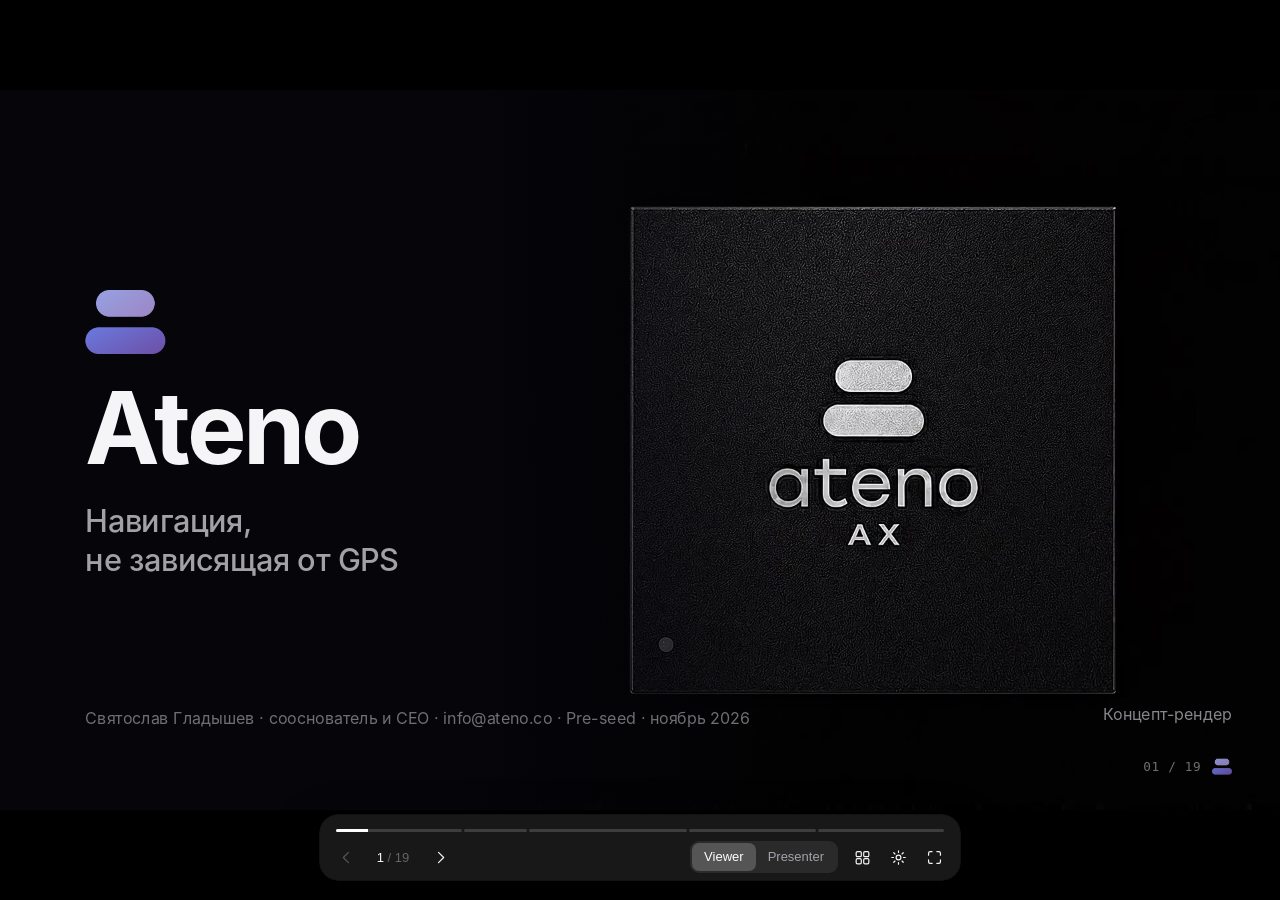
==== deck_ru/index.html @ abebcc02 "Ateno pitch deck with the CQTS viewer and website imagery EN and RU decks built from slides_en.py; v" ====
<!doctype html>
<html lang="ru">
<head>
<meta charset="utf-8">
<meta name="viewport" content="width=device-width,initial-scale=1">
<title>Ateno — питч-дек</title>
<meta name="description" content="Ateno: on-device 3D mapping chips for robots and drones. Pre-seed pitch deck.">
<meta name="theme-color" content="#000000">
<meta property="og:type" content="website">
<meta property="og:title" content="Ateno — Pitch Deck">
<meta property="og:description" content="On-device 3D mapping chips for robots and drones.">
<meta property="og:image" content="thumbs/cover.jpg">
<link rel="icon" type="image/png" href="assets/favicon.png">
<link rel="apple-touch-icon" href="assets/apple-touch-icon.png">
<link rel="stylesheet" href="fonts/inter.css">
<style>
/* ---------- page ---------- */
*{box-sizing:border-box}
:root{
  --ui:-apple-system,BlinkMacSystemFont,"SF Pro Text","Segoe UI",Roboto,"Helvetica Neue",Arial,sans-serif;
  --ease:cubic-bezier(.32,.72,0,1);
  --ink:#f5f5f7;--ink-2:rgba(235,235,245,.62);--ink-3:rgba(235,235,245,.36);
  --tint:#0a84ff;
}
html,body{margin:0;height:100%;overflow:hidden;font-family:var(--ui);-webkit-font-smoothing:antialiased;
  background:#000;}
body.idle{cursor:none}
#stage{position:fixed;inset:0;overflow:hidden}
#deck{position:absolute;left:50%;top:50%;width:1920px;height:1080px;transform-origin:center center;background:#000;overflow:hidden;border-radius:14px;
  opacity:0;transition:opacity .7s ease}
body.ready #deck{opacity:1}
:fullscreen #deck{border-radius:0;box-shadow:none}
body.full #deck{border-radius:0;box-shadow:none}

/* ---------- slide content defaults (matches the slide format) ---------- */
.slide{position:absolute;left:0;top:0;width:1920px;height:1080px;overflow:hidden;visibility:hidden;opacity:0;
  transition:opacity .45s ease,transform .62s var(--ease),visibility 0s linear .62s}
.slide.active{visibility:visible;opacity:1;transition:opacity .45s ease,transform .62s var(--ease),visibility 0s}
.slide p,.slide h1,.slide h2,.slide h3,.slide ul,.slide ol{margin:0}
.slide h1{font-size:96px;font-weight:600;line-height:1.1}
.slide h2{font-size:64px;font-weight:600;line-height:1.15}
.slide h3{font-size:44px;font-weight:600;line-height:1.2}
.slide p{font-size:32px;line-height:1.4}
.slide img{display:block}
.slide table{border-collapse:collapse;width:100%}
.slide th,.slide td{padding:.35em .6em;text-align:left;border-bottom:1px solid #DADCE0;vertical-align:top}
.slide aside{display:none}
.slide .embed{background:#fff;pointer-events:none}

/* ---------- surfaces ---------- */
.glass{background:rgba(30,30,32,.8);-webkit-backdrop-filter:saturate(180%) blur(30px);backdrop-filter:saturate(180%) blur(30px);
  box-shadow:0 0 0 .5px rgba(255,255,255,.14),0 16px 48px rgba(0,0,0,.45);color:var(--ink)}
button{font-family:inherit}

/* ---------- control bar ---------- */
#bar{position:fixed;left:50%;bottom:20px;width:min(640px,calc(100vw - 24px));transform:translateX(-50%);padding:9px 8px 6px;border-radius:18px;z-index:10;
  transition:opacity .34s ease,transform .5s var(--ease);font-size:13px;user-select:none;-webkit-user-select:none}
body.idle #bar{opacity:0;transform:translate(-50%,10px);pointer-events:none}
#row{display:flex;align-items:center;gap:0;margin-top:4px}
#bar button{all:unset;box-sizing:border-box;position:relative;width:36px;height:34px;display:grid;place-items:center;border-radius:9px;cursor:pointer;color:var(--ink);
  transition:background .16s,opacity .16s;-webkit-tap-highlight-color:transparent}
#bar button svg{width:19px;height:19px;fill:none;stroke:currentColor;stroke-width:1.5;stroke-linecap:round;stroke-linejoin:round}
#bar button:hover{background:rgba(255,255,255,.1)}
#bar button:focus-visible{outline:2px solid var(--tint);outline-offset:1px}
#bar button:disabled{opacity:.28;cursor:default;background:none}
#count{min-width:58px;text-align:center;font-variant-numeric:tabular-nums;color:var(--ink);font-weight:500;white-space:nowrap}
#count i{font-style:normal;color:var(--ink-3);font-weight:400}

/* Viewer | Presenter */
#bstat{display:flex;gap:12px;align-items:center;flex:1;min-width:0;padding:0 10px;overflow:hidden}
#bstat .st{color:var(--ink-2);font-size:12.5px}
#seg{display:flex;flex:none;padding:2px;margin:0 6px 0 auto;border-radius:9px;background:rgba(255,255,255,.08)}
#bar #seg button{width:auto;height:28px;padding:0 12px;border-radius:7px;font-size:13px;font-weight:500;color:var(--ink-2);display:block;line-height:28px}
#bar #seg button:hover{background:none;color:var(--ink)}
#bar #seg button.on{background:rgba(255,255,255,.2);color:#fff}

/* timeline */
#scrub{display:flex;gap:2px;height:12px;align-items:center;cursor:pointer;padding:0 8px;touch-action:none}
.ch{position:relative;height:3px;flex:var(--n) 1 0;border-radius:3px;background:rgba(255,255,255,.16);overflow:hidden;transition:height .18s var(--ease)}
.ch b{position:absolute;inset:0 auto 0 0;width:0;background:#fff;transition:width .35s var(--ease)}
#scrub:hover .ch{height:6px}
#peek{position:fixed;width:240px;padding:5px;border-radius:14px;z-index:11;opacity:0;pointer-events:none;transform:translateY(4px);transition:opacity .14s,transform .22s var(--ease);font-size:12px}
#peek.on{opacity:1;transform:none}
#peek img{display:block;width:100%;aspect-ratio:16/9;border-radius:10px;background:#fff}
#peek div{padding:6px 6px 3px;color:var(--ink);font-weight:500;white-space:nowrap;overflow:hidden;text-overflow:ellipsis}
#peek span{color:var(--ink-3);font-variant-numeric:tabular-nums;margin-right:6px}

/* notes in Viewer */
#notes{position:fixed;left:50%;bottom:112px;transform:translate(-50%,8px);width:min(640px,calc(100vw - 24px));max-height:34vh;overflow:auto;border-radius:18px;padding:16px 20px;
  font-size:16px;line-height:1.5;opacity:0;visibility:hidden;transition:opacity .2s,transform .4s var(--ease),visibility 0s linear .2s,bottom .5s var(--ease);z-index:9}
body.show-notes #notes{opacity:1;visibility:visible;transform:translateX(-50%);transition:opacity .2s,transform .4s var(--ease),visibility 0s,bottom .5s var(--ease)}
body.idle #notes{bottom:20px}

/* all slides */
#grid{position:fixed;inset:0;overflow:auto;z-index:20;padding:clamp(20px,4vw,56px);background:rgba(0,0,0,.92);-webkit-backdrop-filter:blur(30px);backdrop-filter:blur(30px);
  opacity:0;visibility:hidden;transition:opacity .24s ease,visibility 0s linear .24s;color:var(--ink)}
body.show-grid #grid{opacity:1;visibility:visible;transition:opacity .24s ease,visibility 0s}
#gridin{max-width:1480px;margin:0 auto}
#grid h2{margin:36px 0 14px;font-size:13px;font-weight:500;color:var(--ink-3)}
#grid h2:first-child{margin-top:0}
.tiles{display:grid;grid-template-columns:repeat(auto-fill,minmax(236px,1fr));gap:24px 20px}
#grid a{display:block;color:var(--ink);text-decoration:none;font-size:13px;outline:none;-webkit-tap-highlight-color:transparent}
#grid a img{width:100%;aspect-ratio:16/9;border-radius:9px;display:block;background:#fff;transition:transform .3s var(--ease)}
#grid a:hover img{transform:scale(1.015)}
#grid a.cur img{box-shadow:0 0 0 2px #000,0 0 0 3.5px rgba(255,255,255,.5)}
#grid a.sel img,#grid a:focus-visible img{box-shadow:0 0 0 2px #000,0 0 0 4px var(--tint)}
#grid a span{display:flex;gap:7px;margin-top:8px;line-height:1.3;color:var(--ink-2)}
#grid a span b{font-weight:400;color:var(--ink-3);font-variant-numeric:tabular-nums}

/* sheets */
.scrim{position:fixed;inset:0;z-index:40;display:grid;place-items:center;padding:16px;background:rgba(0,0,0,.45);opacity:0;visibility:hidden;transition:opacity .22s,visibility 0s linear .22s}
body.show-start #start,body.show-remote #remote,body.show-help #help{opacity:1;visibility:visible;transition:opacity .22s,visibility 0s}
.sheet{width:min(440px,100%);max-height:calc(100vh - 32px);overflow:auto;padding:20px;border-radius:22px;background:#1c1c1e;box-shadow:0 0 0 .5px rgba(255,255,255,.1),0 24px 70px rgba(0,0,0,.6);color:var(--ink);transform:scale(.97);transition:transform .4s var(--ease)}
body.show-start #start .sheet,body.show-remote #remote .sheet,body.show-help #help .sheet{transform:none}
.sheethead{display:flex;align-items:center;justify-content:space-between;margin-bottom:14px}
.sheet h2{margin:0;font-size:17px;font-weight:600;letter-spacing:-.01em}
.link{all:unset;cursor:pointer;font-size:15px;font-weight:400;color:var(--tint)}
.link:focus-visible{outline:2px solid var(--tint);outline-offset:2px}
.quiet{color:var(--ink-2);font-size:13px}
#dstatus{margin:0 0 12px;font-size:13px;line-height:1.45;color:var(--ink-2)}
#dstatus:empty{display:none}

/* grouped list, as in System Settings */
.group{border-radius:11px;background:#2c2c2e;overflow:hidden;margin-bottom:14px}
.group[hidden]{display:none}
.rowi>span:first-child{flex:none;max-width:100%}
#picker .rowi>span:first-child{flex:1}
.rowi{all:unset;box-sizing:border-box;display:flex;align-items:center;justify-content:space-between;gap:14px;width:100%;min-height:42px;padding:8px 13px;font-size:14px;color:var(--ink)}
.rowi[hidden]{display:none}
.rowi+.rowi{box-shadow:inset 0 .5px 0 rgba(255,255,255,.1)}
button.rowi{cursor:pointer}
button.rowi:hover{background:rgba(255,255,255,.05)}
button.rowi:focus-visible{outline:2px solid var(--tint);outline-offset:-2px}
.val{color:var(--ink-2);display:flex;align-items:center;gap:7px;min-width:0;text-align:right;overflow-wrap:anywhere;line-height:1.3}
.chev::after{content:"›";margin-left:2px;color:var(--ink-3);font-size:17px;line-height:1}
.val.ok{color:var(--ink)}
.val.ok::before{content:"";width:7px;height:7px;border-radius:50%;background:#30d158}
.grouplabel{margin:0 0 6px 13px;font-size:12px;color:var(--ink-3)}
.grouplabel[hidden]{display:none}
#picker:empty{display:none}
#picker .rowi span:first-child{min-width:0;overflow-wrap:anywhere;line-height:1.3}
#picker .rowi::after{content:"";flex:none;width:16px;height:16px;background:no-repeat center/contain}
#picker .rowi.on::after{background-image:url("data:image/svg+xml,%3Csvg xmlns='http://www.w3.org/2000/svg' viewBox='0 0 16 16'%3E%3Cpath d='m3 8.500 3.300 3.300L13 4.500' fill='none' stroke='%230a84ff' stroke-width='2' stroke-linecap='round' stroke-linejoin='round'/%3E%3C/svg%3E")}
#sfull{all:unset;flex:none;position:relative;width:40px;height:24px;border-radius:12px;cursor:pointer;background:rgba(255,255,255,.18);transition:background .2s}
#sfull::after{content:"";position:absolute;left:2px;top:2px;width:20px;height:20px;border-radius:50%;background:#fff;box-shadow:0 1px 2px rgba(0,0,0,.35);transition:transform .26s var(--ease)}
#sfull[aria-checked=true]{background:#30d158}
#sfull[aria-checked=true]::after{transform:translateX(16px)}
#sfull:focus-visible{outline:2px solid var(--tint);outline-offset:2px}
.mini{display:flex;gap:6px}
.mini button{all:unset;cursor:pointer;min-width:30px;padding:4px 10px;border-radius:7px;text-align:center;font-size:13px;color:var(--ink);background:rgba(255,255,255,.1)}
.mini button:hover{background:rgba(255,255,255,.17)}
.mini button:focus-visible{outline:2px solid var(--tint)}
#modes{display:grid;grid-template-columns:1fr 1fr;gap:8px}
#modes[hidden]{display:none}
.btn{all:unset;box-sizing:border-box;cursor:pointer;display:block;text-align:center;padding:10px;border-radius:10px;font-size:14px;font-weight:500;color:var(--ink);background:rgba(255,255,255,.1);transition:background .16s}
.btn:hover{background:rgba(255,255,255,.16)}
.btn.primary{background:#f5f5f7;color:#000}
.btn.primary:hover{background:#fff}
.btn:focus-visible{outline:2px solid var(--tint);outline-offset:2px}
.btn[hidden]{display:none}
#clkrow .val{margin-left:auto}
#clkfind[hidden]{display:none}
#mreset{display:block;margin:14px auto 0;font-size:13px;color:var(--ink-3)}
#mreset:hover{color:var(--ink-2)}

/* remote */
#remote .sheet{width:min(340px,100%);text-align:center}
#remote .sheethead{justify-content:flex-end;margin-bottom:0}
#rqrwrap{position:relative;width:196px;margin:0 auto 18px}
#rqr{background:#fff;padding:12px;border-radius:14px;aspect-ratio:1;display:grid;place-items:center;color:#202124;font-size:13px}
#rqr svg{width:100%;height:100%;display:block}
#remote h2{font-size:19px}
#rhint{margin:5px 0 14px;font-size:13px;line-height:1.4;color:var(--ink-2)}
#rdevs{text-align:left}
#rdevs:empty{display:none}
#rstatus{display:none}
#rfoot{display:flex;justify-content:center;gap:18px;font-size:13px}
#rfoot button{all:unset;cursor:pointer;color:var(--ink-3)}
#rfoot button:hover{color:var(--ink-2)}
#rfoot button:focus-visible{outline:2px solid var(--tint);outline-offset:2px}
#rok{position:absolute;inset:0;display:grid;place-items:center;border-radius:14px;background:rgba(255,255,255,.96);opacity:0;pointer-events:none}
#rok svg{width:64px;height:64px;fill:#30d158}
#rok path{fill:none;stroke:#fff;stroke-width:4.5;stroke-linecap:round;stroke-linejoin:round;stroke-dasharray:40;stroke-dashoffset:40}
#rok.on{animation:rokfade 2.2s ease both}
#rok.on svg{animation:rokpop .5s cubic-bezier(.34,1.4,.64,1) both}
#rok.on path{animation:rokdraw .36s .2s ease forwards}
@keyframes rokfade{0%{opacity:0}8%,80%{opacity:1}100%{opacity:0}}
@keyframes rokpop{from{transform:scale(.5)}to{transform:none}}
@keyframes rokdraw{to{stroke-dashoffset:0}}

/* shortcuts */
#help .sheet{width:min(400px,100%)}
#help dl{display:grid;grid-template-columns:1fr auto;gap:9px 20px;margin:0;font-size:13.5px;align-items:center;color:var(--ink-2)}
#help dd{margin:0;text-align:right;white-space:nowrap}
kbd{display:inline-block;min-width:22px;padding:2px 6px;margin-left:3px;border-radius:5px;background:rgba(255,255,255,.1);font:500 12px var(--ui);text-align:center;color:var(--ink)}
#jump{position:fixed;left:50%;top:18px;transform:translate(-50%,-6px);padding:8px 15px;border-radius:999px;font-size:13px;font-weight:500;font-variant-numeric:tabular-nums;z-index:45;opacity:0;pointer-events:none;transition:opacity .18s,transform .36s var(--ease)}
#jump.on{opacity:1;transform:translate(-50%,0)}
#jump i{font-style:normal;color:var(--ink-2);font-weight:400;margin-right:6px}
#black{position:fixed;inset:0;background:#000;z-index:15;opacity:0;pointer-events:none;transition:opacity .4s ease}
body.black #black{opacity:1;pointer-events:auto}

/* laser pointer, placed in slide coordinates */
#laser{position:absolute;left:-17px;top:-17px;width:34px;height:34px;border-radius:50%;z-index:50;pointer-events:none;opacity:0;transition:opacity .14s;will-change:transform;
  background:radial-gradient(circle,#fff 0,#ff3b30 26%,rgba(255,59,48,.7) 42%,rgba(255,59,48,0) 72%)}
#laser.on{opacity:1}

/* the slides window */
body.audience,body.audience #stage{cursor:none;background:#000}
body.audience #bar,body.audience #notes,body.audience #jump,body.audience #peek{display:none}

/* ---------- presenter view ---------- */
#phead,#pv,#pnotes{display:none}
body.presenter{cursor:auto}
body.presenter .slide,body.presenter .slide.active{transition:none!important}
body.presenter #stage{right:40%;top:68px;bottom:92px}
body.presenter #deck{border-radius:10px}
body.presenter #bar{left:30%;bottom:18px;background:none;-webkit-backdrop-filter:none;backdrop-filter:none;box-shadow:none}
body.presenter #notes,body.presenter #bstat{display:none}
body.presenter #bar{width:min(520px,calc(60vw - 32px))}
body.presenter #seg{margin:0 auto}
body.presenter #phead{display:flex;position:fixed;left:0;right:0;top:0;height:68px;align-items:center;gap:22px;padding:0 28px 0 32px;color:var(--ink)}
#timer{all:unset;cursor:pointer;font-size:32px;font-weight:300;letter-spacing:-.01em;font-variant-numeric:tabular-nums}
#timer.paused{color:var(--ink-3)}
#clock{font-size:15px;color:var(--ink-3);font-variant-numeric:tabular-nums}
#rehearse{flex:1;min-width:0;font-size:13px;line-height:1.3;color:var(--ink-3);overflow-wrap:anywhere}
#pfs{all:unset;flex:none;cursor:pointer;padding:6px 12px;border-radius:8px;font-size:13px;font-weight:500;color:#000;background:#f5f5f7}
#pfs[hidden]{display:none}
#pfs:focus-visible{outline:2px solid var(--tint);outline-offset:2px}
#pstat{display:flex;align-items:center;gap:16px;flex:none}
#pdevs,#pclk{all:unset;cursor:pointer;display:inline-flex;align-items:center;gap:16px;font-size:14px;color:var(--ink-2);white-space:nowrap}
#pclk{gap:8px}
#pdevs:focus-visible,#pclk:focus-visible{outline:2px solid var(--tint);outline-offset:3px}
#pdevs .st,#pclk{font-size:14px;color:var(--ink-2)}
#pdevs .st{gap:8px}
#pclk i,#pdevs i{width:8px;height:8px}
#pdevs .st.on,#pclk.on{color:var(--ink)}
#pclk i{border-radius:50%;box-shadow:inset 0 0 0 1.2px var(--ink-3)}
#pclk.on i{background:#30d158;box-shadow:none}
#pdevs .st i{box-shadow:inset 0 0 0 1.2px var(--ink-3);background:none}
#pdevs .st.on i{background:#30d158;box-shadow:none}
#pclk.ping i{animation:stping .6s var(--ease)}
.st{display:inline-flex;align-items:center;gap:6px;font-size:13px;color:var(--ink-3);white-space:nowrap}
.st i{width:6px;height:6px;border-radius:50%;background:rgba(255,255,255,.2)}
.st.on{color:var(--ink-2)}
.st.on i{background:#30d158}
.st.off i{background:rgba(255,255,255,.2)}
.st.ping i{animation:stping .6s var(--ease)}
@keyframes stping{0%{transform:scale(1)}40%{transform:scale(2.2)}100%{transform:scale(1)}}
#pgear{all:unset;cursor:pointer;display:grid;place-items:center;width:32px;height:32px;border-radius:8px;color:var(--ink-2)}
#pgear:hover{background:rgba(255,255,255,.1);color:var(--ink)}
#pgear:focus-visible{outline:2px solid var(--tint)}
#pgear svg{width:19px;height:19px;fill:none;stroke:currentColor;stroke-width:1.5;stroke-linecap:round;stroke-linejoin:round}
body.presenter #pv{display:block;position:fixed;right:0;top:68px;width:40%;padding:16px 32px 0 12px;color:var(--ink)}
#pv .lab{font-size:13px;color:var(--ink-3);margin-bottom:8px}
#nextwrap{position:relative;width:100%;aspect-ratio:16/9;border-radius:8px;overflow:hidden;background:#fff;display:grid;place-items:center;color:var(--ink-3);font-size:14px}
#nextwrap .slide{visibility:visible;opacity:1;transition:none;transform-origin:0 0;pointer-events:none}
#nextwrap.end{background:rgba(255,255,255,.05)}
body.presenter #pnotes{display:block;position:fixed;right:0;bottom:0;width:40%;top:calc(68px + 16px + 26px + (40vw - 44px) * .5625 + 20px);overflow:auto;padding:0 32px 24px 12px;font-size:var(--notes,22px);line-height:1.45;letter-spacing:-.006em;color:var(--ink)}

/* ---------- small screens ---------- */
@media (max-width:720px){
  #seg,#bstat,#bar #bpres{display:none}
  #row{justify-content:space-between}
  #count{flex:1}
  #deck{border-radius:8px}
  #bar{bottom:calc(10px + env(safe-area-inset-bottom))}
  .tiles{grid-template-columns:repeat(auto-fill,minmax(150px,1fr));gap:18px 14px}
}
@media (hover:none){#scrub:hover .ch{height:3px}#peek{display:none}}

/* print: one slide per page */
@page{size:1920px 1080px;margin:0}
@media print{
  html,body{overflow:visible;background:#fff}
  #bar,#notes,#grid,#phead,#pv,#pnotes,#help,#jump,#black,#peek,#start,#seg,#remote,#laser{display:none!important}
  #stage{position:static}
  #deck{position:static;transform:none!important;box-shadow:none;width:auto;height:auto;overflow:visible;border-radius:0;opacity:1}
  .slide{position:relative;visibility:visible;opacity:1!important;transform:none!important;page-break-after:always;break-after:page}
  .slide [data-build-in]{opacity:1!important;transform:none!important}
}
@media (prefers-reduced-motion:reduce){.slide,.slide.active,#bar,#notes,#help,#gridin{transition:none}}
/* ---------- Ateno additions: animated bars ---------- */
.slide .grow{transition:width 1.3s cubic-bezier(.2,.8,.2,1) .5s}
.slide:not(.active) .grow{width:0!important}
.slide .shrink{transition:width 1.6s cubic-bezier(.2,.8,.2,1) .6s}
.slide:not(.active) .shrink{width:1200px!important}
.slide .growh{transition:height 1.3s cubic-bezier(.2,.8,.2,1) .5s}
.slide:not(.active) .growh{height:0!important}
#nextwrap .grow,#nextwrap .shrink,#nextwrap .growh{transition:none}
@media print{.slide .grow,.slide .shrink,.slide .growh{transition:none}}

/* ---------- Ateno element system (blueprint) ---------- */
.slide h1,.slide h2,.slide h3,.slide p[style*="font-weight:700"],.slide p[style*="font-weight:800"]{font-family:'Space Grotesk','Inter',sans-serif}
.slide h2{letter-spacing:-2px!important}
.slide .card{background-color:#ffffff!important;border:1px solid rgba(29,29,31,.13)!important;border-radius:4px!important;position:relative;
  background-image:linear-gradient(#6d4fe0,#6d4fe0),linear-gradient(#6d4fe0,#6d4fe0),linear-gradient(#6d4fe0,#6d4fe0),linear-gradient(#6d4fe0,#6d4fe0),
  linear-gradient(#6d4fe0,#6d4fe0),linear-gradient(#6d4fe0,#6d4fe0),linear-gradient(#6d4fe0,#6d4fe0),linear-gradient(#6d4fe0,#6d4fe0)!important;
  background-repeat:no-repeat!important;
  background-size:18px 2px,2px 18px,18px 2px,2px 18px,18px 2px,2px 18px,18px 2px,2px 18px!important;
  background-position:0 0,0 0,100% 0,100% 0,0 100%,0 100%,100% 100%,100% 100%!important}
.slide .card.hi{background-color:#f6f3ff!important;border-color:rgba(109,79,224,.45)!important}
.slide.dk .card{background-color:rgba(255,255,255,.03)!important;border-color:rgba(255,255,255,.16)!important}
.slide .tag{font-family:'JetBrains Mono',ui-monospace,monospace;font-size:18px;letter-spacing:2px;color:#a1a1a6;position:absolute;right:28px;top:24px}
.slide .ibox{width:76px;height:76px;flex:none;border:1px solid rgba(29,29,31,.16);border-radius:4px;display:flex;align-items:center;justify-content:center}
.slide.dk .ibox{border-color:rgba(255,255,255,.2)}
</style>
</head>
<body>
<div id="stage"><div id="deck">
<section class="slide dk" id="cover" data-transition="fade" data-section="Проблема" style="background:#05050a;color:#f5f5f7;font-family:'Inter', -apple-system, Arial, sans-serif;">

<video src="assets/chip-reveal.mp4" poster="assets/chip-poster.jpg" muted loop playsinline autoplay style="position:absolute;left:700px;top:0;width:1220px;height:1080px;object-fit:cover"></video>
<div style="position:absolute;left:700px;top:0;width:560px;height:1080px;background:linear-gradient(90deg,#05050a,rgba(5,5,10,0))"></div>
<div style="position:absolute;left:128px;top:300px;width:700px;display:flex;flex-direction:column;gap:36px">
<img data-build-in="fade 1" src="assets/logo.png" alt="Ateno logo" style="width:120px;height:auto">
<h1 data-build-in="rise 2" style="font-size:150px;font-weight:700;letter-spacing:-5px;line-height:1">Ateno</h1>
<p data-build-in="rise 3" style="font-size:46px;line-height:1.25;color:#a1a1a6;font-weight:500;letter-spacing:-.6px">Навигация,<br>не зависящая от GPS</p>
</div>
<p style="position:absolute;left:128px;bottom:120px;font-size:24px;color:#6e6e73">Святослав Гладышев · сооснователь и CEO · info@ateno.co · Pre-seed · ноябрь 2026</p>
<p style="position:absolute;right:72px;top:920px;width:400px;font-size:24px;color:#86868b;text-align:right">Концепт-рендер</p>

<div style="position:absolute;right:72px;bottom:52px;display:flex;align-items:center;gap:16px"><p style="font-family:'JetBrains Mono', ui-monospace, monospace;font-size:19px;letter-spacing:1px;color:#6e6e73">01 / 19</p><img src="assets/logo.png" alt="Ateno" style="width:30px;height:auto;opacity:.9"></div>
<aside>Ateno делает специализированный чип, который позволяет автономным системам строить 3D-карты на борту и ориентироваться без GPS. Чип на экране — концепт-рендер, не кремний.</aside>
</section>
<section class="slide" id="problem" data-transition="push" style="background:#fbfbfd;color:#1d1d1f;font-family:'Inter', -apple-system, Arial, sans-serif;padding:128px;display:flex;flex-direction:column;justify-content:center;gap:64px">

<div style="display:flex;flex-direction:column;gap:28px"><div style="display:flex;align-items:center;gap:22px;width:100%"><p style="font-family:'JetBrains Mono', ui-monospace, monospace;font-size:21px;font-weight:500;color:#6d4fe0;letter-spacing:3px;text-transform:uppercase;white-space:nowrap"><span style="color:#86868b">02 /</span> Проблема</p><div style="flex:1;height:1px;background:rgba(134,134,139,.35)"></div></div><h2 style="font-size:84px;font-weight:700;letter-spacing:-2.7px;line-height:1.05;">Каждая автономная система спрашивает: <br><span style="color:#86868b">где я?</span></h2></div>
<div style="display:flex;gap:40px">
<div data-build-in="rise 1" style="flex:1;display:flex;flex-direction:column;gap:22px"><div style="position:relative;height:300px;border-radius:4px;overflow:hidden;background:#111"><img src="assets/place-bridge.webp" alt="" style="width:100%;height:300px;object-fit:cover;object-position:50% 40%"><p style="position:absolute;left:16px;top:16px;font-family:'JetBrains Mono', ui-monospace, monospace;font-size:15px;letter-spacing:2px;text-transform:uppercase;color:#fff;background:rgba(0,0,0,.5);padding:6px 12px;border-radius:3px">Иллюстрация</p></div><p class="tag" style="position:static">01</p><h3 style="font-size:40px;font-weight:700;letter-spacing:-1px;margin-top:-12px">Без GPS</h3><p style="font-size:27px;line-height:1.4;color:#6e6e73;margin-top:-8px">Сигнал слабый, отражённый или его нет совсем.</p></div>
<div data-build-in="rise 2" style="flex:1;display:flex;flex-direction:column;gap:22px"><div style="position:relative;height:300px;border-radius:4px;overflow:hidden;background:#111"><img src="assets/place-underground.webp" alt="" style="width:100%;height:300px;object-fit:cover;object-position:50% 50%"><p style="position:absolute;left:16px;top:16px;font-family:'JetBrains Mono', ui-monospace, monospace;font-size:15px;letter-spacing:2px;text-transform:uppercase;color:#fff;background:rgba(0,0,0,.5);padding:6px 12px;border-radius:3px">Иллюстрация</p></div><p class="tag" style="position:static">02</p><h3 style="font-size:40px;font-weight:700;letter-spacing:-1px;margin-top:-12px">Под землёй и в зданиях</h3><p style="font-size:27px;line-height:1.4;color:#6e6e73;margin-top:-8px">В тоннелях, шахтах и зданиях сигнала нет.</p></div>
<div data-build-in="rise 3" style="flex:1;display:flex;flex-direction:column;gap:22px"><div style="position:relative;height:300px;border-radius:4px;overflow:hidden;background:#111"><img src="assets/place-site.webp" alt="" style="width:100%;height:300px;object-fit:cover;object-position:50% 60%"><p style="position:absolute;left:16px;top:16px;font-family:'JetBrains Mono', ui-monospace, monospace;font-size:15px;letter-spacing:2px;text-transform:uppercase;color:#fff;background:rgba(0,0,0,.5);padding:6px 12px;border-radius:3px">Иллюстрация</p></div><p class="tag" style="position:static">03</p><h3 style="font-size:40px;font-weight:700;letter-spacing:-1px;margin-top:-12px">Без связи</h3><p style="font-size:27px;line-height:1.4;color:#6e6e73;margin-top:-8px">Надёжной связи с сервером нет. Карту нужно строить на борту.</p></div>
</div>
<p style="position:absolute;left:72px;bottom:52px;font-family:'JetBrains Mono', ui-monospace, monospace;font-size:19px;letter-spacing:1px;color:#6e6e73">Pre-seed · ноябрь 2026</p><div style="position:absolute;right:72px;bottom:52px;display:flex;align-items:center;gap:16px"><p style="font-family:'JetBrains Mono', ui-monospace, monospace;font-size:19px;letter-spacing:1px;color:#6e6e73">02 / 19</p><img src="assets/logo.png" alt="Ateno" style="width:30px;height:auto;opacity:.9"></div>
<aside>GPS отвечает на этот вопрос, пока он доступен. Часто его нет, а связи с сервером тоже нет. Машина должна строить 3D-карту по своим камерам, на ходу, и находить себя на ней. Три картинки — иллюстрации с нашего сайта, не съёмка.</aside>
</section>
<section class="slide" id="today" data-transition="push" style="background:#fbfbfd;color:#1d1d1f;font-family:'Inter', -apple-system, Arial, sans-serif;">

<div style="position:absolute;left:128px;top:128px;width:1664px;display:flex;flex-direction:column;gap:26px"><div style="display:flex;align-items:center;gap:22px;width:100%"><p style="font-family:'JetBrains Mono', ui-monospace, monospace;font-size:21px;font-weight:500;color:#6d4fe0;letter-spacing:3px;text-transform:uppercase;white-space:nowrap"><span style="color:#86868b">03 /</span> Сегодня</p><div style="flex:1;height:1px;background:rgba(134,134,139,.35)"></div></div><h2 style="font-size:64px;font-weight:700;letter-spacing:-2.0px;line-height:1.05;">Лучшие 3D-карты дают гауссовы сплаты (3DGS). <br><span style="color:#86868b">Но для их построения нужен GPU из дата-центра.</span></h2></div>
<div style="position:absolute;left:128px;top:392px;width:920px;height:530px;border-radius:6px;overflow:hidden;background:#000">
<video src="assets/orbit.mp4" poster="assets/orbit-poster.jpg" muted loop playsinline autoplay style="width:1196px;height:689px;object-fit:cover;margin-left:-138px;margin-top:-60px"></video></div>
<p style="position:absolute;left:128px;top:934px;width:920px;font-size:24px;color:#86868b;text-align:left">3DGS-сцена в программном вьюере</p>
<div style="position:absolute;left:1120px;top:392px;width:672px;display:flex;flex-direction:column;gap:30px">
<div data-build-in="rise 1" style="border-top:1px solid #e5e5ea;padding-top:22px"><p style="font-size:76px;font-weight:700;letter-spacing:-2.5px;line-height:1">0,4–5 к/с</p><p style="font-size:25px;color:#6e6e73;margin-top:10px;line-height:1.35">Опубликованные Gaussian SLAM на NVIDIA Jetson. Слишком медленно для навигации.</p></div>
<div data-build-in="rise 2" style="border-top:1px solid #e5e5ea;padding-top:22px"><p style="font-size:76px;font-weight:700;letter-spacing:-2.5px;line-height:1">4–24 ч</p><p style="font-size:25px;color:#6e6e73;margin-top:10px;line-height:1.35">На реконструкцию большой сцены на GPU. Запись сейчас, карта потом.</p></div>
<div data-build-in="rise 3" style="border-top:1px solid #e5e5ea;padding-top:22px"><p style="font-size:76px;font-weight:700;letter-spacing:-2.5px;line-height:1">20–80 ГБ</p><p style="font-size:25px;color:#6e6e73;margin-top:10px;line-height:1.35">Видеопамяти для больших сцен. Бортовое железо и близко не подходит.</p></div>
</div>
<p style="position:absolute;left:72px;bottom:52px;font-family:'JetBrains Mono', ui-monospace, monospace;font-size:19px;letter-spacing:1px;color:#6e6e73">Pre-seed · ноябрь 2026</p><div style="position:absolute;right:72px;bottom:52px;display:flex;align-items:center;gap:16px"><p style="font-family:'JetBrains Mono', ui-monospace, monospace;font-size:19px;letter-spacing:1px;color:#6e6e73">03 / 19</p><img src="assets/logo.png" alt="Ateno" style="width:30px;height:auto;opacity:.9"></div>
<aside>Gaussian Splatting строит фотореалистичные карты по обычным камерам. Но построение карты — это обучение. Источники: опубликованные бенчмарки Gaussian SLAM; 30+ интервью с практиками с мая 2026.</aside>
</section>
<section class="slide dk" id="insight" data-transition="push" style="background:#05050a;color:#f5f5f7;font-family:'Inter', -apple-system, Arial, sans-serif;">

<div style="position:absolute;left:0;top:0;width:1920px;height:1080px;background:radial-gradient(circle at 50% 70%, rgba(60,40,140,.45) 0%, rgba(0,0,0,0) 60%)"></div>
<div style="position:absolute;left:60px;top:210px;width:1800px;display:flex;flex-direction:column;align-items:center;gap:30px;text-align:center">
<div style="display:flex;align-items:center;gap:22px;width:100%"><p style="font-family:'JetBrains Mono', ui-monospace, monospace;font-size:21px;font-weight:500;color:#a593f5;letter-spacing:3px;text-transform:uppercase;white-space:nowrap"><span style="color:#86868b">04 /</span> Наш инсайт</p><div style="flex:1;height:1px;background:rgba(134,134,139,.35)"></div></div>
<h2 style="font-size:94px;font-weight:700;letter-spacing:-3.5px;line-height:1.08">Роботу не нужно смотреть на карту. <br><span style="background:linear-gradient(90deg, #a78bfa, #60a5fa 55%, #34d399);-webkit-background-clip:text;background-clip:text;-webkit-text-fill-color:transparent;color:transparent">Ему нужно её построить.</span></h2>
</div>
<div data-build-in="rise 1" style="position:absolute;left:360px;top:680px;width:1200px;display:flex;align-items:center;gap:56px">
<p style="font-size:190px;font-weight:800;letter-spacing:-8px;line-height:1;background:linear-gradient(90deg, #a78bfa, #60a5fa 55%, #34d399);-webkit-background-clip:text;background-clip:text;-webkit-text-fill-color:transparent;color:transparent"><span data-count="77">77</span>%</p>
<p style="font-size:34px;line-height:1.4;color:#a1a1a6;width:640px">времени обучения 3DGS уходит на обратный проход и оптимизатор. Наше железо спроектировано вокруг этого.</p>
</div>
<p style="position:absolute;left:72px;bottom:52px;font-family:'JetBrains Mono', ui-monospace, monospace;font-size:19px;letter-spacing:1px;color:#6e6e73">Pre-seed · ноябрь 2026</p><div style="position:absolute;right:72px;bottom:52px;display:flex;align-items:center;gap:16px"><p style="font-family:'JetBrains Mono', ui-monospace, monospace;font-size:19px;letter-spacing:1px;color:#6e6e73">04 / 19</p><img src="assets/logo.png" alt="Ateno" style="width:30px;height:auto;opacity:.9"></div>
<aside>Мы профилировали эталонный пайплайн (gsplat на NVIDIA L4) до того, как написали RTL. Построение карты — это обучение, и туда уходят вычисления. Большинство ускорителей ограничиваются рендерингом.</aside>
</section>
<section class="slide" id="product" data-transition="push" data-section="Продукт" style="background:#fbfbfd;color:#1d1d1f;font-family:'Inter', -apple-system, Arial, sans-serif;">

<div style="position:absolute;left:1000px;top:0;width:920px;height:1080px;overflow:hidden;background:#1a1a1c">
<img src="assets/chip-silver.jpg" alt="Ateno AX chip, concept render" style="width:920px;height:1080px;object-fit:cover;object-position:46% 50%"></div>
<p style="position:absolute;right:72px;top:64px;font-size:16px;color:#ffffff;background:rgba(0,0,0,.45);padding:7px 14px;border-radius:3px;font-family:'JetBrains Mono', ui-monospace, monospace;letter-spacing:2px;text-transform:uppercase">Концепт-рендер</p>
<div style="position:absolute;left:128px;top:96px;width:800px;height:888px;display:flex;flex-direction:column;justify-content:center;gap:34px">
<div style="display:flex;align-items:center;gap:22px;width:100%"><p style="font-family:'JetBrains Mono', ui-monospace, monospace;font-size:21px;font-weight:500;color:#6d4fe0;letter-spacing:3px;text-transform:uppercase;white-space:nowrap"><span style="color:#86868b">05 /</span> Продукт</p><div style="flex:1;height:1px;background:rgba(134,134,139,.35)"></div></div>
<div style="display:flex;flex-direction:column;gap:18px">
<h1 style="font-size:124px;font-weight:700;letter-spacing:-5px;line-height:.95">Ateno&nbsp;AX</h1>
<p style="font-size:34px;line-height:1.25;color:#6e6e73;font-weight:500;letter-spacing:-.4px">Один чип строит карту и рендерит её.<br>На устройстве, без связи.</p></div>
<div style="display:flex;flex-direction:column;gap:16px">
<div data-build-in="fade 1" style="display:flex;gap:28px;align-items:baseline;border-top:1px solid #e5e5ea;padding:16px 0 0"><p style="width:170px;flex:none;font-family:'JetBrains Mono', ui-monospace, monospace;font-size:16px;letter-spacing:2.5px;color:#86868b;text-transform:uppercase">Вход</p><p style="font-size:25px;line-height:1.3;color:#1d1d1f">Кадры с собственных камер робота</p></div>
<div data-build-in="fade 2" style="display:flex;gap:28px;align-items:baseline;border-top:1px solid #e5e5ea;padding:16px 0 0"><p style="width:170px;flex:none;font-family:'JetBrains Mono', ui-monospace, monospace;font-size:16px;letter-spacing:2.5px;color:#86868b;text-transform:uppercase">Строит</p><p style="font-size:25px;line-height:1.3;color:#1d1d1f">3D-карту из гауссиан, обучаемую на чипе</p></div>
<div data-build-in="fade 3" style="display:flex;gap:28px;align-items:baseline;border-top:1px solid #e5e5ea;padding:16px 0 0"><p style="width:170px;flex:none;font-family:'JetBrains Mono', ui-monospace, monospace;font-size:16px;letter-spacing:2.5px;color:#86868b;text-transform:uppercase">Рендерит</p><p style="font-size:25px;line-height:1.3;color:#1d1d1f">Фотореалистичные виды, сейчас 1080p</p></div>
<div data-build-in="fade 4" style="display:flex;gap:28px;align-items:baseline;border-top:1px solid #e5e5ea;padding:16px 0 0"><p style="width:170px;flex:none;font-family:'JetBrains Mono', ui-monospace, monospace;font-size:16px;letter-spacing:2.5px;color:#86868b;text-transform:uppercase">Связь</p><p style="font-size:25px;line-height:1.3;color:#1d1d1f">Не нужна. Данные не покидают устройство</p></div>
<div data-build-in="fade 5" style="display:flex;gap:28px;align-items:baseline;border-top:1px solid #e5e5ea;padding:16px 0 0"><p style="width:170px;flex:none;font-family:'JetBrains Mono', ui-monospace, monospace;font-size:16px;letter-spacing:2.5px;color:#86868b;text-transform:uppercase">Формат</p><p style="font-size:25px;line-height:1.3;color:#1d1d1f">Модуль или IP-блок внутри SoC</p></div>
<div data-build-in="fade 6" style="display:flex;gap:28px;align-items:baseline;border-top:1px solid #e5e5ea;padding:16px 0 0"><p style="width:170px;flex:none;font-family:'JetBrains Mono', ui-monospace, monospace;font-size:16px;letter-spacing:2.5px;color:#86868b;text-transform:uppercase">Позы камер</p><p style="font-size:25px;line-height:1.3;color:#1d1d1f">Сейчас программно (COLMAP); на чипе — дальше</p></div>
<div data-build-in="fade 7" style="display:flex;gap:28px;align-items:baseline;border-top:1px solid #e5e5ea;padding:16px 0 0"><p style="width:170px;flex:none;font-family:'JetBrains Mono', ui-monospace, monospace;font-size:16px;letter-spacing:2.5px;color:#86868b;text-transform:uppercase">Статус</p><p style="font-size:25px;line-height:1.3;color:#5b3fd6">Рендеринг и обучение работают на FPGA</p></div>
</div></div>
<p style="position:absolute;left:72px;bottom:52px;font-family:'JetBrains Mono', ui-monospace, monospace;font-size:19px;letter-spacing:1px;color:#6e6e73">Pre-seed · ноябрь 2026</p><div style="position:absolute;right:72px;bottom:52px;display:flex;align-items:center;gap:16px"><p style="font-family:'JetBrains Mono', ui-monospace, monospace;font-size:19px;letter-spacing:1px;color:#6e6e73">05 / 19</p><img src="assets/logo.png" alt="Ateno" style="width:30px;height:auto;opacity:.9"></div>
<aside>Ateno AX — один чип для одной задачи: он обучает 3D-карту и рендерит её на устройстве, без связи. Изображение чипа — концепт-рендер. Точно о том, что есть: рендеринг и обучение работают на нашем FPGA-прототипе; позы камер пока считаются программно.</aside>
</section>
<section class="slide dk" id="module" data-transition="push" style="background:#05050a;color:#f5f5f7;font-family:'Inter', -apple-system, Arial, sans-serif;">

<img src="assets/device-main.webp" alt="Концепт-рендер модуля Ateno AX, подключённого к ноутбуку кабелем USB-C" style="position:absolute;left:0;top:0;width:1920px;height:1080px;object-fit:cover;object-position:30% 50%">
<div style="position:absolute;left:0;top:0;width:1920px;height:1080px;background:linear-gradient(200deg,rgba(5,5,10,.82) 0%,rgba(5,5,10,.35) 38%,rgba(5,5,10,0) 60%)"></div>
<div style="position:absolute;right:120px;top:128px;width:900px;display:flex;flex-direction:column;gap:28px">
<div style="display:flex;align-items:center;gap:22px;width:100%"><p style="font-family:'JetBrains Mono', ui-monospace, monospace;font-size:21px;font-weight:500;color:#a593f5;letter-spacing:3px;text-transform:uppercase;white-space:nowrap"><span style="color:#86868b">06 /</span> Форм-фактор</p><div style="flex:1;height:1px;background:rgba(134,134,139,.35)"></div></div>
<h2 data-build-in="rise 1" style="font-size:76px;font-weight:700;letter-spacing:-3px;line-height:1.05">Один небольшой модуль. <br><span style="color:#c7c7cc">Подключается к роботу.</span></h2>
<p data-build-in="rise 2" style="font-size:32px;line-height:1.4;color:#d2d2d7">Первый продукт — edge-модуль с чипом. Позже тот же дизайн как IP-блок внутри SoC.</p>
</div>
<p style="position:absolute;left:72px;top:64px;font-family:'JetBrains Mono', ui-monospace, monospace;font-size:15px;letter-spacing:2px;text-transform:uppercase;color:#fff;background:rgba(0,0,0,.5);padding:6px 12px;border-radius:3px">Концепт-рендер</p>

<p style="position:absolute;left:72px;bottom:52px;font-family:'JetBrains Mono', ui-monospace, monospace;font-size:19px;letter-spacing:1px;color:#6e6e73">Pre-seed · ноябрь 2026</p><div style="position:absolute;right:72px;bottom:52px;display:flex;align-items:center;gap:16px"><p style="font-family:'JetBrains Mono', ui-monospace, monospace;font-size:19px;letter-spacing:1px;color:#6e6e73">06 / 19</p><img src="assets/logo.png" alt="Ateno" style="width:30px;height:auto;opacity:.9"></div>
<aside>Так мог бы выглядеть первый продукт: небольшой вычислительный модуль на роботе. Это концепт-рендер, модуль ещё не собран. Сегодня есть дизайн, работающий на FPGA.</aside>
</section>
<section class="slide dk" id="proof" data-transition="push" data-section="Доказательства" style="background:#05050a;color:#f5f5f7;font-family:'Inter', -apple-system, Arial, sans-serif;">

<div style="position:absolute;left:1032px;top:100px;width:760px;height:760px;border-radius:6px;overflow:hidden;background:#000">
<video src="assets/buildup.mp4" poster="assets/fpga-frame.jpg" muted playsinline autoplay style="width:760px;height:760px;object-fit:cover"></video></div>
<p style="position:absolute;left:1032px;top:876px;width:760px;font-size:24px;color:#86868b;text-align:left">Сборка иллюстративна. Финальный кадр — наш рендер на FPGA (AWS F2).</p>
<div style="position:absolute;left:128px;top:150px;width:840px;display:flex;flex-direction:column;gap:28px"><div style="display:flex;align-items:center;gap:22px;width:100%"><p style="font-family:'JetBrains Mono', ui-monospace, monospace;font-size:21px;font-weight:500;color:#a593f5;letter-spacing:3px;text-transform:uppercase;white-space:nowrap"><span style="color:#86868b">07 /</span> Что уже работает</p><div style="flex:1;height:1px;background:rgba(134,134,139,.35)"></div></div><h2 style="font-size:80px;font-weight:700;letter-spacing:-2.6px;line-height:1.05;">Этот кадр отрендерило наше железо.</h2></div>
<div style="position:absolute;left:128px;top:560px;width:840px;display:grid;grid-template-columns:1fr 1fr;gap:48px 48px">
<div data-build-in="rise 1"><p style="font-size:84px;font-weight:700;letter-spacing:-3px;line-height:1"><span data-count="173161">173 161</span></p><p style="font-size:26px;color:#a1a1a6;margin-top:10px">гауссиан в сцене</p></div>
<div data-build-in="rise 2"><p style="font-size:84px;font-weight:700;letter-spacing:-3px;line-height:1"><span data-count="2073600">2 073 600</span></p><p style="font-size:26px;color:#a1a1a6;margin-top:10px">пикселей посчитал наш дизайн</p></div>
<div data-build-in="rise 3"><p style="font-size:84px;font-weight:700;letter-spacing:-3px;line-height:1">1080p</p><p style="font-size:26px;color:#a1a1a6;margin-top:10px">целиком на FPGA</p></div>
<div data-build-in="rise 4"><p style="font-size:84px;font-weight:700;letter-spacing:-3px;line-height:1">Закрыт</p><p style="font-size:26px;color:#a1a1a6;margin-top:10px">тайминг на AWS F2</p></div>
</div>
<p style="position:absolute;left:72px;bottom:52px;font-family:'JetBrains Mono', ui-monospace, monospace;font-size:19px;letter-spacing:1px;color:#6e6e73">Pre-seed · ноябрь 2026</p><div style="position:absolute;right:72px;bottom:52px;display:flex;align-items:center;gap:16px"><p style="font-family:'JetBrains Mono', ui-monospace, monospace;font-size:19px;letter-spacing:1px;color:#6e6e73">07 / 19</p><img src="assets/logo.png" alt="Ateno" style="width:30px;height:auto;opacity:.9"></div>
<aside>Полный рендеринг 1080p прошёл целиком на FPGA AWS F2, сентябрь 2026. Анимация сборки иллюстративна, финальный кадр — вывод FPGA. Если спросят про GPU: сегодня FPGA примерно в 70 раз медленнее NVIDIA L4 на этом кадре (262 мс против ~3,7 мс). В кремний переносится число тактов, а не время на FPGA.</aside>
</section>
<section class="slide" id="speed" data-transition="push" style="background:#fbfbfd;color:#1d1d1f;font-family:'Inter', -apple-system, Arial, sans-serif;">

<div style="position:absolute;left:128px;top:128px;width:900px;display:flex;flex-direction:column;gap:28px"><div style="display:flex;align-items:center;gap:22px;width:100%"><p style="font-family:'JetBrains Mono', ui-monospace, monospace;font-size:21px;font-weight:500;color:#6d4fe0;letter-spacing:3px;text-transform:uppercase;white-space:nowrap"><span style="color:#86868b">08 /</span> Прогресс</p><div style="flex:1;height:1px;background:rgba(134,134,139,.35)"></div></div><h2 style="font-size:84px;font-weight:700;letter-spacing:-2.7px;line-height:1.05;">С одной секунды до 262 мс. <br><span style="color:#86868b">За десять дней.</span></h2></div>
<div data-build-in="rise 1" style="position:absolute;left:128px;top:520px;width:700px;display:flex;flex-direction:column;gap:18px">
<p style="font-size:220px;font-weight:800;letter-spacing:-9px;line-height:.95;background:linear-gradient(90deg, #a78bfa, #60a5fa 55%, #34d399);-webkit-background-clip:text;background-clip:text;-webkit-text-fill-color:transparent;color:transparent">3,9×</p>
<p style="font-size:34px;line-height:1.35;color:#6e6e73">быстрее кадр: та же сцена 1080p,<br>173 161 гауссиан, ядро FPGA на 100 МГц.</p>
</div>
<div class="card" style="position:absolute;left:1020px;top:300px;width:772px;height:660px;background:#f2f2f5;border-radius:36px;display:flex;align-items:end;justify-content:center;gap:120px;padding:0 0 40px">
<div style="display:flex;flex-direction:column;align-items:center;justify-content:end;gap:18px;width:220px;height:560px"><p data-build-in="fade 2" style="font-size:44px;font-weight:700;letter-spacing:-1px;color:#1d1d1f;white-space:nowrap">1,02 с</p><div class="growh" style="width:160px;height:420px;border-radius:3px;background:repeating-linear-gradient(135deg,#4b4b52 0 3px,#ececf0 3px 12px)"></div><p style="font-size:26px;color:#6e6e73">31 авг</p></div>
<div style="display:flex;flex-direction:column;align-items:center;justify-content:end;gap:18px;width:220px;height:560px"><p data-build-in="fade 3" style="font-size:44px;font-weight:700;letter-spacing:-1px;color:#1d1d1f;white-space:nowrap">262 мс</p><div class="growh" style="width:160px;height:108px;border-radius:3px;background:linear-gradient(0deg, #a78bfa, #60a5fa 55%, #34d399)"></div><p style="font-size:26px;color:#6e6e73">10 сен</p></div>
</div>
<p style="position:absolute;left:128px;top:930px;width:860px;font-size:24px;color:#86868b">Пока не быстро, и мы точно знаем почему: следующий слайд.</p>

<p style="position:absolute;left:72px;bottom:52px;font-family:'JetBrains Mono', ui-monospace, monospace;font-size:19px;letter-spacing:1px;color:#6e6e73">Pre-seed · ноябрь 2026</p><div style="position:absolute;right:72px;bottom:52px;display:flex;align-items:center;gap:16px"><p style="font-family:'JetBrains Mono', ui-monospace, monospace;font-size:19px;letter-spacing:1px;color:#6e6e73">08 / 19</p><img src="assets/logo.png" alt="Ateno" style="width:30px;height:auto;opacity:.9"></div>
<aside>Та же сцена, то же разрешение. 1,02 с 31 августа, 262 мс 10 сентября: в 3,9 раза быстрее. Пока не быстро: следующий слайд показывает, куда уходит время.</aside>
</section>
<section class="slide" id="bottleneck" data-transition="push" style="background:#fbfbfd;color:#1d1d1f;font-family:'Inter', -apple-system, Arial, sans-serif;">

<div style="position:absolute;left:128px;top:128px;width:1664px;display:flex;flex-direction:column;gap:28px"><div style="display:flex;align-items:center;gap:22px;width:100%"><p style="font-family:'JetBrains Mono', ui-monospace, monospace;font-size:21px;font-weight:500;color:#6d4fe0;letter-spacing:3px;text-transform:uppercase;white-space:nowrap"><span style="color:#86868b">09 /</span> Куда уходит время</p><div style="flex:1;height:1px;background:rgba(134,134,139,.35)"></div></div><h2 style="font-size:80px;font-weight:700;letter-spacing:-2.6px;line-height:1.05;">Три четверти каждого кадра — сортировка. <br><span style="color:#86868b">Это мы чиним следующим.</span></h2></div>
<div data-build-in="pop 1" style="position:absolute;left:150px;top:400px;width:520px;height:520px">
<svg aria-label="Frame time breakdown: frontend 19%, sorting 75%, render 6%" width="520" height="520" viewBox="0 0 520 520" style="position:absolute;left:0;top:0;width:520px;height:520px"><defs><linearGradient id="sortg" x1="0" y1="0" x2="1" y2="1"><stop offset="0" stop-color="#a78bfa"/><stop offset=".55" stop-color="#60a5fa"/><stop offset="1" stop-color="#34d399"/></linearGradient></defs><circle cx="260" cy="260" r="200" fill="none" stroke="#d2d2d7" stroke-width="64" stroke-dasharray="232.8 1256.6" stroke-dashoffset="0.0" transform="rotate(-90 260 260)"/><circle cx="260" cy="260" r="200" fill="none" stroke="url(#sortg)" stroke-width="64" stroke-dasharray="936.5 1256.6" stroke-dashoffset="-238.8" transform="rotate(-90 260 260)"/><circle cx="260" cy="260" r="200" fill="none" stroke="#aeaeb2" stroke-width="64" stroke-dasharray="69.4 1256.6" stroke-dashoffset="-1181.2" transform="rotate(-90 260 260)"/></svg>
<p style="position:absolute;left:0;top:200px;width:520px;text-align:center;font-size:76px;font-weight:800;letter-spacing:-2.5px">262 мс</p>
<p style="position:absolute;left:0;top:296px;width:520px;text-align:center;font-size:26px;color:#86868b">на кадр 1080p</p>
</div>
<div style="position:absolute;left:1000px;top:440px;width:792px;display:flex;flex-direction:column;gap:34px">
<div data-build-in="rise 2" style="display:flex;flex-direction:column;gap:14px;border-top:1px solid #e5e5ea;padding-top:26px"><div style="display:flex;align-items:baseline;justify-content:space-between"><p style="font-size:34px;font-weight:700;color:#5b3fd6">Сортировка</p><p style="font-size:34px;font-weight:700;font-variant-numeric:tabular-nums;color:#5b3fd6">75%<span style="color:#86868b"> · ≈197 мс</span></p></div><div style="height:10px;width:560px;border-radius:2px;background:#ececf0"><div class="grow" style="height:10px;width:420px;border-radius:2px;background:linear-gradient(90deg, #a78bfa, #60a5fa 55%, #34d399)"></div></div></div>
<div data-build-in="rise 3" style="display:flex;flex-direction:column;gap:14px;border-top:1px solid #e5e5ea;padding-top:26px"><div style="display:flex;align-items:baseline;justify-content:space-between"><p style="font-size:34px;font-weight:600;color:#1d1d1f">Фронтенд</p><p style="font-size:34px;font-weight:700;font-variant-numeric:tabular-nums;color:#1d1d1f">19%<span style="color:#86868b"> · ≈50 мс</span></p></div><div style="height:10px;width:560px;border-radius:2px;background:#ececf0"><div class="grow" style="height:10px;width:106px;border-radius:2px;background:#8e8e93"></div></div></div>
<div data-build-in="rise 4" style="display:flex;flex-direction:column;gap:14px;border-top:1px solid #e5e5ea;padding-top:26px"><div style="display:flex;align-items:baseline;justify-content:space-between"><p style="font-size:34px;font-weight:600;color:#1d1d1f">Рендер</p><p style="font-size:34px;font-weight:700;font-variant-numeric:tabular-nums;color:#1d1d1f">6%<span style="color:#86868b"> · ≈16 мс</span></p></div><div style="height:10px;width:560px;border-radius:2px;background:#ececf0"><div class="grow" style="height:10px;width:33px;border-radius:2px;background:#aeaeb2"></div></div></div>
</div>
<p style="position:absolute;left:128px;top:940px;width:1664px;font-size:24px;color:#86868b">Измерено на нашей FPGA (1080p, 100 МГц); мс — доля от 262 мс. Наше узкое место, а не GPU.</p>

<p style="position:absolute;left:72px;bottom:52px;font-family:'JetBrains Mono', ui-monospace, monospace;font-size:19px;letter-spacing:1px;color:#6e6e73">Pre-seed · ноябрь 2026</p><div style="position:absolute;right:72px;bottom:52px;display:flex;align-items:center;gap:16px"><p style="font-family:'JetBrains Mono', ui-monospace, monospace;font-size:19px;letter-spacing:1px;color:#6e6e73">09 / 19</p><img src="assets/logo.png" alt="Ateno" style="width:30px;height:auto;opacity:.9"></div>
<aside>Это наше узкое место на FPGA, а не проблема GPU: на GPU сортировка — около 12% времени обучения. Следующий шаг — ускорить блок сортировки. Миллисекунды — это проценты от 262 мс.</aside>
</section>
<section class="slide" id="training" data-transition="push" style="background:#fbfbfd;color:#1d1d1f;font-family:'Inter', -apple-system, Arial, sans-serif;">

<div style="position:absolute;left:128px;top:128px;width:1664px;display:flex;flex-direction:column;gap:26px"><div style="display:flex;align-items:center;gap:22px;width:100%"><p style="font-family:'JetBrains Mono', ui-monospace, monospace;font-size:21px;font-weight:500;color:#6d4fe0;letter-spacing:3px;text-transform:uppercase;white-space:nowrap"><span style="color:#86868b">10 /</span> Обучение в железе</p><div style="flex:1;height:1px;background:rgba(134,134,139,.35)"></div></div><h2 style="font-size:72px;font-weight:700;letter-spacing:-2.3px;line-height:1.05;">Другие ускорители умеют только рендер. <br><span style="color:#86868b">Весь цикл обучения работает на нашем FPGA.</span></h2></div>
<div data-build-in="rise 1" class="card" style="position:absolute;left:128px;top:430px;width:360px;height:230px;background:#f2f2f5;border:1px solid rgba(0,0,0,.04);border-radius:32px;padding:30px 30px;display:flex;flex-direction:column;justify-content:space-between"><div><p style="font-family:'JetBrains Mono', ui-monospace, monospace;font-size:18px;letter-spacing:2px;color:#86868b">01</p><h3 style="font-size:40px;font-weight:700;letter-spacing:-1px;margin-top:8px">Рендер</h3><p style="font-size:24px;color:#6e6e73;margin-top:4px">гауссианы → кадр</p></div><p style="align-self:start;font-family:'JetBrains Mono', ui-monospace, monospace;font-size:17px;letter-spacing:2px;text-transform:uppercase;color:#1f8a52;background:rgba(48,164,108,.12);padding:7px 12px;border-radius:3px">✓ На FPGA</p></div>
<div data-build-in="rise 2" class="card" style="position:absolute;left:562px;top:430px;width:360px;height:230px;background:#f2f2f5;border:1px solid rgba(0,0,0,.04);border-radius:32px;padding:30px 30px;display:flex;flex-direction:column;justify-content:space-between"><div><p style="font-family:'JetBrains Mono', ui-monospace, monospace;font-size:18px;letter-spacing:2px;color:#86868b">02</p><h3 style="font-size:40px;font-weight:700;letter-spacing:-1px;margin-top:8px">Сравнение</h3><p style="font-size:24px;color:#6e6e73;margin-top:4px">с кадром камеры</p></div><p style="align-self:start;font-family:'JetBrains Mono', ui-monospace, monospace;font-size:17px;letter-spacing:2px;text-transform:uppercase;color:#1f8a52;background:rgba(48,164,108,.12);padding:7px 12px;border-radius:3px">✓ На FPGA</p></div>
<div data-build-in="rise 3" class="card" style="position:absolute;left:996px;top:430px;width:360px;height:230px;background:#f2f2f5;border:1px solid rgba(0,0,0,.04);border-radius:32px;padding:30px 30px;display:flex;flex-direction:column;justify-content:space-between"><div><p style="font-family:'JetBrains Mono', ui-monospace, monospace;font-size:18px;letter-spacing:2px;color:#86868b">03</p><h3 style="font-size:40px;font-weight:700;letter-spacing:-1px;margin-top:8px">Backprop</h3><p style="font-size:24px;color:#6e6e73;margin-top:4px">градиенты</p></div><p style="align-self:start;font-family:'JetBrains Mono', ui-monospace, monospace;font-size:17px;letter-spacing:2px;text-transform:uppercase;color:#1f8a52;background:rgba(48,164,108,.12);padding:7px 12px;border-radius:3px">✓ На FPGA</p></div>
<div data-build-in="rise 4" class="card hi" style="position:absolute;left:1430px;top:430px;width:360px;height:230px;background:#ede9fe;border:1px solid rgba(0,0,0,.04);border-radius:32px;padding:30px 30px;display:flex;flex-direction:column;justify-content:space-between"><div><p style="font-family:'JetBrains Mono', ui-monospace, monospace;font-size:18px;letter-spacing:2px;color:#86868b">04</p><h3 style="font-size:40px;font-weight:700;letter-spacing:-1px;margin-top:8px">Шаг Adam</h3><p style="font-size:24px;color:#6e6e73;margin-top:4px">новые гауссианы</p></div><p style="align-self:start;font-family:'JetBrains Mono', ui-monospace, monospace;font-size:17px;letter-spacing:2px;text-transform:uppercase;color:#1f8a52;background:rgba(48,164,108,.12);padding:7px 12px;border-radius:3px">✓ На FPGA</p></div>
<svg aria-hidden="true" width="74" height="40" viewBox="0 0 74 40" style="position:absolute;left:488px;top:540px;width:74px;height:40px"><path d="M10 20H60" stroke="#8b7cf6" stroke-width="2.5"/><path d="M52 11L64 20L52 29" fill="none" stroke="#8b7cf6" stroke-width="2.5" stroke-linecap="round" stroke-linejoin="round"/></svg><svg aria-hidden="true" width="74" height="40" viewBox="0 0 74 40" style="position:absolute;left:922px;top:540px;width:74px;height:40px"><path d="M10 20H60" stroke="#8b7cf6" stroke-width="2.5"/><path d="M52 11L64 20L52 29" fill="none" stroke="#8b7cf6" stroke-width="2.5" stroke-linecap="round" stroke-linejoin="round"/></svg><svg aria-hidden="true" width="74" height="40" viewBox="0 0 74 40" style="position:absolute;left:1356px;top:540px;width:74px;height:40px"><path d="M10 20H60" stroke="#8b7cf6" stroke-width="2.5"/><path d="M52 11L64 20L52 29" fill="none" stroke="#8b7cf6" stroke-width="2.5" stroke-linecap="round" stroke-linejoin="round"/></svg>
<svg aria-hidden="true" width="1664" height="110" viewBox="0 0 1664 110" style="position:absolute;left:128px;top:672px;width:1664px;height:110px"><defs><marker id="lh" viewBox="0 0 10 10" refX="5" refY="5" markerWidth="7" markerHeight="7" orient="auto"><path d="M0 0L10 5L0 10z" fill="#8b7cf6"/></marker></defs><path d="M1482 4V70H180V12" fill="none" stroke="#8b7cf6" stroke-width="2.5" stroke-dasharray="8 7" marker-end="url(#lh)"/></svg>
<p style="position:absolute;left:128px;top:752px;width:1664px;text-align:center;font-family:'JetBrains Mono', ui-monospace, monospace;font-size:19px;letter-spacing:2px;color:#6d4fe0;text-transform:uppercase">Повторяется тысячи раз на сцену</p>
<div style="position:absolute;left:128px;top:826px;width:1664px;display:flex;gap:48px">
<div data-build-in="fade 5" style="flex:1;display:flex;align-items:baseline;gap:18px;border-top:1px solid #e5e5ea;padding-top:20px"><p style="font-size:64px;font-weight:700;letter-spacing:-2px;line-height:1">13×</p><p style="font-size:24px;color:#6e6e73;line-height:1.3">быстрее шаг Adam на FPGA<br>против нашей CPU-версии (1 гауссиан)</p></div>
<div data-build-in="fade 6" style="flex:1;display:flex;align-items:baseline;gap:18px;border-top:1px solid #e5e5ea;padding-top:20px"><p style="font-size:64px;font-weight:700;letter-spacing:-2px;line-height:1">723</p><p style="font-size:24px;color:#6e6e73;line-height:1.3">тестов проходят<br>в регрессионном наборе</p></div>
<div data-build-in="fade 7" style="flex:1;display:flex;align-items:baseline;gap:18px;border-top:1px solid #e5e5ea;padding-top:20px"><p style="font-size:64px;font-weight:700;letter-spacing:-2px;line-height:1">20</p><p style="font-size:24px;color:#6e6e73;line-height:1.3">пунктов в нашей<br>патентной заявке в ОАЭ</p></div>
</div>
<p style="position:absolute;left:72px;bottom:52px;font-family:'JetBrains Mono', ui-monospace, monospace;font-size:19px;letter-spacing:1px;color:#6e6e73">Pre-seed · ноябрь 2026</p><div style="position:absolute;right:72px;bottom:52px;display:flex;align-items:center;gap:16px"><p style="font-family:'JetBrains Mono', ui-monospace, monospace;font-size:19px;letter-spacing:1px;color:#6e6e73">10 / 19</p><img src="assets/logo.png" alt="Ateno" style="width:30px;height:auto;opacity:.9"></div>
<aside>Это стандартный шаг обучения 3DGS: рендер, сравнение с кадром камеры, обратный проход, обновление. Все четыре этапа работают на нашем FPGA-прототипе. 13× — шаг Adam, измеренный на одном гауссиане (51 мкс против 665 на CPU). Дальше: большие сцены и энергоэффективность.</aside>
</section>
<section class="slide" id="roadmap" data-transition="push" style="background:#fbfbfd;color:#1d1d1f;font-family:'Inter', -apple-system, Arial, sans-serif;padding:128px;display:flex;flex-direction:column;justify-content:center;gap:72px">

<div style="display:flex;flex-direction:column;gap:28px"><div style="display:flex;align-items:center;gap:22px;width:100%"><p style="font-family:'JetBrains Mono', ui-monospace, monospace;font-size:21px;font-weight:500;color:#6d4fe0;letter-spacing:3px;text-transform:uppercase;white-space:nowrap"><span style="color:#86868b">11 /</span> Дорожная карта</p><div style="flex:1;height:1px;background:rgba(134,134,139,.35)"></div></div><h2 style="font-size:88px;font-weight:700;letter-spacing:-2.8px;line-height:1.05;">Сначала доказательство на FPGA. <br><span style="color:#86868b">Кремний — только потом.</span></h2></div>
<div style="display:flex;gap:32px">
<div data-build-in="rise 1" class="card" style="flex:1;border-radius:32px;padding:52px;border:3px solid #e5e5ea;background:#f5f5f7;display:flex;flex-direction:column;gap:18px"><p style="font-size:24px;font-weight:600;color:#6d4fe0">Сделано · июнь–нояб 2026</p><h3 style="font-size:40px;font-weight:700;letter-spacing:-1px">Рабочий прототип</h3><p style="font-size:28px;line-height:1.4;color:#6e6e73">Рендеринг 1080p и полное обучение на FPGA. 723 теста проходят.</p></div>
<div data-build-in="rise 2" class="card" style="flex:1;border-radius:32px;padding:52px;border:3px solid transparent;background:linear-gradient(#fbfbfd,#fbfbfd) padding-box,linear-gradient(90deg, #a78bfa, #60a5fa 55%, #34d399) border-box;display:flex;flex-direction:column;gap:18px"><p style="font-size:24px;font-weight:600;color:#6d4fe0">Этот раунд</p><h3 style="font-size:40px;font-weight:700;letter-spacing:-1px">Масштаб и эффективность</h3><p style="font-size:28px;line-height:1.4;color:#6e6e73">Большие реальные сцены. Бенчмарк энергии против Jetson и GPU.</p></div>
<div data-build-in="rise 3" class="card" style="flex:1;border-radius:32px;padding:52px;border:3px solid #e5e5ea;background:#f5f5f7;display:flex;flex-direction:column;gap:18px"><p style="font-size:24px;font-weight:600;color:#6d4fe0">После доказательства</p><h3 style="font-size:40px;font-weight:700;letter-spacing:-1px">Кремний</h3><p style="font-size:28px;line-height:1.4;color:#6e6e73">Выбор техпроцесса по измеренным требованиям. Tape-out с дизайн-партнёрами.</p></div>
</div>
<p style="font-size:26px;color:#86868b">Никакого tape-out, пока производительность, энергопотребление и экономика не доказаны на FPGA.</p>
<p style="position:absolute;left:72px;bottom:52px;font-family:'JetBrains Mono', ui-monospace, monospace;font-size:19px;letter-spacing:1px;color:#6e6e73">Pre-seed · ноябрь 2026</p><div style="position:absolute;right:72px;bottom:52px;display:flex;align-items:center;gap:16px"><p style="font-family:'JetBrains Mono', ui-monospace, monospace;font-size:19px;letter-spacing:1px;color:#6e6e73">11 / 19</p><img src="assets/logo.png" alt="Ateno" style="width:30px;height:auto;opacity:.9"></div>
<aside>Tape-out зависит от результатов второй фазы. Не обещать дату кремния.</aside>
</section>
<section class="slide dk" id="market" data-transition="push" data-section="Бизнес" style="background:#05050a;color:#f5f5f7;font-family:'Inter', -apple-system, Arial, sans-serif;">

<div style="position:absolute;left:0;top:0;width:1920px;height:1080px;background:radial-gradient(circle at 75% 60%, rgba(30,70,130,.45) 0%, rgba(0,0,0,0) 60%)"></div>
<div style="position:absolute;left:128px;top:128px;display:flex;flex-direction:column;gap:28px"><div style="display:flex;align-items:center;gap:22px;width:100%"><p style="font-family:'JetBrains Mono', ui-monospace, monospace;font-size:21px;font-weight:500;color:#a593f5;letter-spacing:3px;text-transform:uppercase;white-space:nowrap"><span style="color:#86868b">12 /</span> Рынок</p><div style="flex:1;height:1px;background:rgba(134,134,139,.35)"></div></div><h2 style="font-size:88px;font-weight:700;letter-spacing:-2.8px;line-height:1.05;">Каждому движущемуся роботу <br><span style="color:#7c7c85">нужно видеть в 3D.</span></h2></div>
<div style="position:absolute;left:128px;top:450px;width:1664px;display:flex;gap:96px">
<div data-build-in="rise 1"><p style="font-size:150px;font-weight:800;letter-spacing:-6px;line-height:1">2,8 млн</p><p style="font-size:30px;color:#a1a1a6;margin-top:16px">мобильных роботов в год к 2030<br>(ABI Research)</p></div>
<div data-build-in="rise 2"><p style="font-size:150px;font-weight:800;letter-spacing:-6px;line-height:1;background:linear-gradient(90deg, #a78bfa, #60a5fa 55%, #34d399);-webkit-background-clip:text;background-clip:text;-webkit-text-fill-color:transparent;color:transparent">$170–560 млн</p><p style="font-size:30px;color:#a1a1a6;margin-top:16px">в год на модулях при 20% проникновения и<br>$300–1&#160;000 за штуку, только мобильные роботы</p></div>
</div>
<p style="position:absolute;left:128px;bottom:120px;font-size:24px;color:#6e6e73">Без учёта дронов, других автономных систем и лицензирования IP. Сценарий, а не прогноз.</p>
<p style="position:absolute;left:72px;bottom:52px;font-family:'JetBrains Mono', ui-monospace, monospace;font-size:19px;letter-spacing:1px;color:#6e6e73">Pre-seed · ноябрь 2026</p><div style="position:absolute;right:72px;bottom:52px;display:flex;align-items:center;gap:16px"><p style="font-family:'JetBrains Mono', ui-monospace, monospace;font-size:19px;letter-spacing:1px;color:#6e6e73">12 / 19</p><img src="assets/logo.png" alt="Ateno" style="width:30px;height:auto;opacity:.9"></div>
<aside>2,8 млн × 20% × $300 ≈ $170 млн; × $1 000 ≈ $560 млн. Дроны, другие автономные системы и роялти за IP — дополнительный потенциал.</aside>
</section>
<section class="slide" id="applications" data-transition="push" style="background:#fbfbfd;color:#1d1d1f;font-family:'Inter', -apple-system, Arial, sans-serif;padding:128px;display:flex;flex-direction:column;justify-content:center;gap:52px">

<div style="display:flex;flex-direction:column;gap:28px"><div style="display:flex;align-items:center;gap:22px;width:100%"><p style="font-family:'JetBrains Mono', ui-monospace, monospace;font-size:21px;font-weight:500;color:#6d4fe0;letter-spacing:3px;text-transform:uppercase;white-space:nowrap"><span style="color:#86868b">13 /</span> Применения</p><div style="flex:1;height:1px;background:rgba(134,134,139,.35)"></div></div><h2 style="font-size:76px;font-weight:700;letter-spacing:-2.4px;line-height:1.05;">Для автономных машин <br><span style="color:#86868b">там, где GPS ненадёжен.</span></h2></div>
<div style="display:grid;grid-template-columns:1fr 1fr;gap:28px">
<div data-build-in="rise 1" style="background:#ede9fe;border:2px solid #c4b5fd;border-radius:4px;padding:20px;display:flex;gap:32px;align-items:center"><div style="position:relative;width:300px;height:180px;flex:none;border-radius:3px;overflow:hidden;background:#000"><img src="assets/map-bridge.webp" alt="" style="width:300px;height:180px;object-fit:cover"></div><div><h3 style="font-size:36px;font-weight:700;letter-spacing:-1px">Дроны в помещениях</h3><p style="font-size:26px;color:#4b4b52;margin-top:8px;line-height:1.35">Полёты внутри зданий, складов и промышленных объектов.</p></div></div>
<div data-build-in="rise 2" style="background:#f2f2f5;border:1px solid rgba(0,0,0,.04);border-radius:4px;padding:20px;display:flex;gap:32px;align-items:center"><div style="position:relative;width:300px;height:180px;flex:none;border-radius:3px;overflow:hidden;background:#000"><img src="assets/map-construction.webp" alt="" style="width:300px;height:180px;object-fit:cover"></div><div><h3 style="font-size:36px;font-weight:700;letter-spacing:-1px">Наземные роботы</h3><p style="font-size:26px;color:#6e6e73;margin-top:8px;line-height:1.35">Неизвестная или меняющаяся местность, без связи с сервером.</p></div></div>
<div data-build-in="rise 3" style="background:#f2f2f5;border:1px solid rgba(0,0,0,.04);border-radius:4px;padding:20px;display:flex;gap:32px;align-items:center"><div style="position:relative;width:300px;height:180px;flex:none;border-radius:3px;overflow:hidden;background:#000"><img src="assets/map-floor.webp" alt="" style="width:300px;height:180px;object-fit:cover"></div><div><h3 style="font-size:36px;font-weight:700;letter-spacing:-1px">Инфраструктура</h3><p style="font-size:26px;color:#6e6e73;margin-top:8px;line-height:1.35">Инспекция объектов, где данные должны оставаться на месте.</p></div></div>
<div data-build-in="rise 4" style="background:#f2f2f5;border:1px solid rgba(0,0,0,.04);border-radius:4px;padding:20px;display:flex;gap:32px;align-items:center"><div style="position:relative;width:300px;height:180px;flex:none;border-radius:3px;overflow:hidden;background:#000"><img src="assets/map-tunnel.webp" alt="" style="width:300px;height:180px;object-fit:cover"></div><div><h3 style="font-size:36px;font-weight:700;letter-spacing:-1px">Тоннели и подземные объекты</h3><p style="font-size:26px;color:#6e6e73;margin-top:8px;line-height:1.35">Шахты, тоннели и подземные пространства без сигнала.</p></div></div>
</div>
<p style="font-size:26px;color:#86868b">Всем им нужно одно: карта, построенная на борту, в реальном времени, без передачи данных наружу.</p>
<p style="position:absolute;right:72px;top:72px;font-size:20px;color:#86868b">Карты: симуляции, иллюстрации</p>
<p style="position:absolute;left:72px;bottom:52px;font-family:'JetBrains Mono', ui-monospace, monospace;font-size:19px;letter-spacing:1px;color:#6e6e73">Pre-seed · ноябрь 2026</p><div style="position:absolute;right:72px;bottom:52px;display:flex;align-items:center;gap:16px"><p style="font-family:'JetBrains Mono', ui-monospace, monospace;font-size:19px;letter-spacing:1px;color:#6e6e73">13 / 19</p><img src="assets/logo.png" alt="Ateno" style="width:30px;height:auto;opacity:.9"></div>
<aside>Общая нить — работа без GPS и без связи: машинам нужно строить карту и находить себя на ней прямо на борту. Карты на картинках — симуляции с нашего сайта.</aside>
</section>
<section class="slide" id="model" data-transition="push" style="background:#fbfbfd;color:#1d1d1f;font-family:'Inter', -apple-system, Arial, sans-serif;padding:128px;display:flex;flex-direction:column;justify-content:center;gap:72px">

<div style="display:flex;flex-direction:column;gap:28px"><div style="display:flex;align-items:center;gap:22px;width:100%"><p style="font-family:'JetBrains Mono', ui-monospace, monospace;font-size:21px;font-weight:500;color:#6d4fe0;letter-spacing:3px;text-transform:uppercase;white-space:nowrap"><span style="color:#86868b">14 /</span> Бизнес-модель</p><div style="flex:1;height:1px;background:rgba(134,134,139,.35)"></div></div><h2 style="font-size:88px;font-weight:700;letter-spacing:-2.8px;line-height:1.05;">Три источника выручки.</h2></div>
<div style="display:flex;gap:32px">
<div data-build-in="rise 1" class="card" style="flex:1;background:#f2f2f5;border:1px solid rgba(0,0,0,.04);border-radius:32px;padding:52px;display:flex;flex-direction:column;gap:18px"><p class="tag">01</p><p style="font-family:'JetBrains Mono', ui-monospace, monospace;font-size:20px;letter-spacing:2px;text-transform:uppercase;color:#6d4fe0">Сначала</p><h3 style="font-size:40px;font-weight:700;letter-spacing:-1px">Дизайн-партнёрства</h3><p style="font-size:28px;line-height:1.4;color:#6e6e73">Производители дронов и роботов оплачивают адаптацию чипа под свою систему. Около $120 тыс. каждое.</p></div>
<div data-build-in="rise 2" class="card" style="flex:1;background:#f2f2f5;border:1px solid rgba(0,0,0,.04);border-radius:32px;padding:52px;display:flex;flex-direction:column;gap:18px"><p class="tag">02</p><p style="font-family:'JetBrains Mono', ui-monospace, monospace;font-size:20px;letter-spacing:2px;text-transform:uppercase;color:#6d4fe0">Затем</p><h3 style="font-size:40px;font-weight:700;letter-spacing:-1px">Вычислительные модули</h3><p style="font-size:28px;line-height:1.4;color:#6e6e73">Бортовой модуль за $300–1&#160;000 в каждом роботе, который строит карту.</p></div>
<div data-build-in="rise 3" class="card" style="flex:1;background:#f2f2f5;border:1px solid rgba(0,0,0,.04);border-radius:32px;padding:52px;display:flex;flex-direction:column;gap:18px"><p class="tag">03</p><p style="font-family:'JetBrains Mono', ui-monospace, monospace;font-size:20px;letter-spacing:2px;text-transform:uppercase;color:#6d4fe0">На масштабе</p><h3 style="font-size:40px;font-weight:700;letter-spacing:-1px">Лицензирование IP</h3><p style="font-size:28px;line-height:1.4;color:#6e6e73">Роялти с каждого чипа для производителей SoC, встраивающих наш блок.</p></div>
</div>
<p style="font-size:26px;color:#86868b">Выручки пока нет. Первое, что мы продаём, — дизайн-партнёрства.</p>
<p style="position:absolute;left:72px;bottom:52px;font-family:'JetBrains Mono', ui-monospace, monospace;font-size:19px;letter-spacing:1px;color:#6e6e73">Pre-seed · ноябрь 2026</p><div style="position:absolute;right:72px;bottom:52px;display:flex;align-items:center;gap:16px"><p style="font-family:'JetBrains Mono', ui-monospace, monospace;font-size:19px;letter-spacing:1px;color:#6e6e73">14 / 19</p><img src="assets/logo.png" alt="Ateno" style="width:30px;height:auto;opacity:.9"></div>
<aside>Начинаем с платных дизайн-партнёрств: они финансируют разработку и подтверждают спрос до кремния.</aside>
</section>
<section class="slide" id="competition" data-transition="push" style="background:#fbfbfd;color:#1d1d1f;font-family:'Inter', -apple-system, Arial, sans-serif;padding:128px;display:flex;flex-direction:column;justify-content:center;gap:72px">

<div style="display:flex;flex-direction:column;gap:28px"><div style="display:flex;align-items:center;gap:22px;width:100%"><p style="font-family:'JetBrains Mono', ui-monospace, monospace;font-size:21px;font-weight:500;color:#6d4fe0;letter-spacing:3px;text-transform:uppercase;white-space:nowrap"><span style="color:#86868b">15 /</span> Конкуренты</p><div style="flex:1;height:1px;background:rgba(134,134,139,.35)"></div></div><h2 style="font-size:84px;font-weight:700;letter-spacing:-2.7px;line-height:1.05;">Сегодняшние edge-чипы не создавались <br><span style="color:#86868b">для построения карт.</span></h2></div>
<div data-build-in="fade 1" style="display:flex;flex-direction:column">
<div style="display:flex;padding:0 28px 18px"><p style="width:30%;font-size:24px;color:#86868b">Кто</p><p style="width:38%;font-size:24px;color:#86868b">Что делают</p><p style="width:32%;font-size:24px;color:#86868b">Чего не хватает</p></div>
<div style="display:flex;border-top:1px solid #e5e5ea;padding:30px 28px;border-radius:0"><p style="width:30%;font-size:30px;">NVIDIA Jetson, Qualcomm</p><p style="width:38%;font-size:30px;color:#4b4b52;">Универсальные edge-вычисления</p><p style="width:32%;font-size:30px;color:#6e6e73;">0,4–5 к/с на Gaussian SLAM</p></div>
<div style="display:flex;border-top:1px solid #e5e5ea;padding:30px 28px;border-radius:0"><p style="width:30%;font-size:30px;">Edge-AI NPU</p><p style="width:38%;font-size:30px;color:#4b4b52;">Ускоряют нейросети</p><p style="width:32%;font-size:30px;color:#6e6e73;">Не под поток данных 3DGS; партнёры</p></div>
<div style="display:flex;border-top:1px solid #e5e5ea;padding:30px 28px;border-radius:0"><p style="width:30%;font-size:30px;">Академические ускорители</p><p style="width:38%;font-size:30px;color:#4b4b52;">GSCore, StreamingGS и другие</p><p style="width:32%;font-size:30px;color:#6e6e73;">Не продукты; в основном рендер</p></div>
<div style="display:flex;background:#ede9fe;border-top:1px solid #e5e5ea;padding:30px 28px;border-radius:4px"><p style="width:30%;font-size:30px;font-weight:700;">Ateno</p><p style="width:38%;font-size:30px;color:#4b4b52;font-weight:700;">Обучение и рендер в железе</p><p style="width:32%;font-size:30px;color:#5b3fd6;font-weight:700;">Сделан для робота</p></div>
</div>
<p style="position:absolute;left:72px;bottom:52px;font-family:'JetBrains Mono', ui-monospace, monospace;font-size:19px;letter-spacing:1px;color:#6e6e73">Pre-seed · ноябрь 2026</p><div style="position:absolute;right:72px;bottom:52px;display:flex;align-items:center;gap:16px"><p style="font-family:'JetBrains Mono', ui-monospace, monospace;font-size:19px;letter-spacing:1px;color:#6e6e73">15 / 19</p><img src="assets/logo.png" alt="Ateno" style="width:30px;height:auto;opacity:.9"></div>
<aside>Компании edge-AI NPU ускоряют нейросети, поэтому они скорее партнёры, чем конкуренты.</aside>
</section>
<section class="slide" id="traction" data-transition="push" data-section="Команда и раунд" style="background:#fbfbfd;color:#1d1d1f;font-family:'Inter', -apple-system, Arial, sans-serif;padding:128px;display:flex;flex-direction:column;justify-content:center;gap:52px">

<div style="display:flex;flex-direction:column;gap:28px"><div style="display:flex;align-items:center;gap:22px;width:100%"><p style="font-family:'JetBrains Mono', ui-monospace, monospace;font-size:21px;font-weight:500;color:#6d4fe0;letter-spacing:3px;text-transform:uppercase;white-space:nowrap"><span style="color:#86868b">16 /</span> Тракшн</p><div style="flex:1;height:1px;background:rgba(134,134,139,.35)"></div></div><h2 style="font-size:92px;font-weight:700;letter-spacing:-2.9px;line-height:1.05;">Рано, но по-настоящему.</h2></div>
<div style="display:flex;gap:32px">
<div data-build-in="rise 1" class="card" style="flex:1;background:#f2f2f5;border:1px solid rgba(0,0,0,.04);border-radius:32px;padding:52px;display:flex;flex-direction:column;gap:20px"><p class="tag">01</p><div class="ibox"><svg aria-hidden="true" width="44" height="44" viewBox="0 0 64 64" style="width:44px;height:44px"><g fill="none" stroke="#6d4fe0" stroke-width="2.4" stroke-linecap="round" stroke-linejoin="round"><path d="M4 24 32 12l28 12-28 12z"/><path d="M16 30v12c0 4 8 8 16 8s16-4 16-8V30"/><path d="M58 25v14"/></g></svg></div><h3 style="font-size:40px;font-weight:700;letter-spacing:-1px;color:#1d1d1f">Пилот</h3><p style="font-size:28px;line-height:1.4;color:#6e6e73">Исследовательский пилот с группой S.M.A.R.T. Construction Research в NYU Abu Dhabi.</p></div>
<div data-build-in="rise 2" class="card" style="flex:1;background:#f2f2f5;border:1px solid rgba(0,0,0,.04);border-radius:32px;padding:52px;display:flex;flex-direction:column;gap:20px"><p class="tag">02</p><div class="ibox"><svg aria-hidden="true" width="44" height="44" viewBox="0 0 64 64" style="width:44px;height:44px"><g fill="none" stroke="#6d4fe0" stroke-width="2.4" stroke-linecap="round" stroke-linejoin="round"><rect x="16" y="16" width="32" height="32" rx="4"/><rect x="25" y="25" width="14" height="14" rx="2"/><path d="M24 8v8M32 8v8M40 8v8M24 48v8M32 48v8M40 48v8M8 24h8M8 32h8M8 40h8M48 24h8M48 32h8M48 40h8"/></g></svg></div><h3 style="font-size:40px;font-weight:700;letter-spacing:-1px;color:#1d1d1f">Индустрия</h3><p style="font-size:28px;line-height:1.4;color:#6e6e73">Крупная технологическая компания видит в нашей технологии сильный потенциал.</p></div>
<div data-build-in="rise 3" class="card" style="flex:1;background:#f2f2f5;border:1px solid rgba(0,0,0,.04);border-radius:32px;padding:52px;display:flex;flex-direction:column;gap:20px"><p class="tag">03</p><div class="ibox"><svg aria-hidden="true" width="44" height="44" viewBox="0 0 64 64" style="width:44px;height:44px"><g fill="none" stroke="#6d4fe0" stroke-width="2.4" stroke-linecap="round" stroke-linejoin="round"><circle cx="22" cy="22" r="9"/><path d="M6 54c0-10 7-16 16-16s16 6 16 16"/><circle cx="44" cy="24" r="7"/><path d="M42 38c9 0 16 5 16 14"/></g></svg></div><h3 style="font-size:40px;font-weight:700;letter-spacing:-1px;color:#1d1d1f">Спрос</h3><p style="font-size:28px;line-height:1.4;color:#6e6e73">30+ интервью с практиками; несколько готовы платить $3–5 тыс. за проект.</p></div>
<div data-build-in="rise 4" class="card" style="flex:1;background:#f2f2f5;border:1px solid rgba(0,0,0,.04);border-radius:32px;padding:52px;display:flex;flex-direction:column;gap:20px"><p class="tag">04</p><div class="ibox"><svg aria-hidden="true" width="44" height="44" viewBox="0 0 64 64" style="width:44px;height:44px"><g fill="none" stroke="#6d4fe0" stroke-width="2.4" stroke-linecap="round" stroke-linejoin="round"><path d="M14 4h26l12 12v44H14z"/><path d="M40 4v12h12"/><path d="M22 28h22M22 36h22M22 44h12"/></g></svg></div><h3 style="font-size:40px;font-weight:700;letter-spacing:-1px;color:#1d1d1f">Патент</h3><p style="font-size:28px;line-height:1.4;color:#6e6e73">Подана патентная заявка в ОАЭ: 20 пунктов формулы на наше железо.</p></div>
</div>
<p style="font-size:26px;color:#86868b">Выручки и LOI пока нет. Пилот неоплачиваемый; готовность платить — устная.</p>
<p style="position:absolute;left:72px;bottom:52px;font-family:'JetBrains Mono', ui-monospace, monospace;font-size:19px;letter-spacing:1px;color:#6e6e73">Pre-seed · ноябрь 2026</p><div style="position:absolute;right:72px;bottom:52px;display:flex;align-items:center;gap:16px"><p style="font-family:'JetBrains Mono', ui-monospace, monospace;font-size:19px;letter-spacing:1px;color:#6e6e73">16 / 19</p><img src="assets/logo.png" alt="Ateno" style="width:30px;height:auto;opacity:.9"></div>
<aside>Честно о стадии: интерес и неоплачиваемый пилот, а не контракты. Не называть компанию до её согласия.</aside>
</section>
<section class="slide" id="team" data-transition="push" style="background:#fbfbfd;color:#1d1d1f;font-family:'Inter', -apple-system, Arial, sans-serif;padding:128px;display:flex;flex-direction:column;justify-content:center;gap:72px">

<div style="display:flex;flex-direction:column;gap:28px"><div style="display:flex;align-items:center;gap:22px;width:100%"><p style="font-family:'JetBrains Mono', ui-monospace, monospace;font-size:21px;font-weight:500;color:#6d4fe0;letter-spacing:3px;text-transform:uppercase;white-space:nowrap"><span style="color:#86868b">17 /</span> Команда</p><div style="flex:1;height:1px;background:rgba(134,134,139,.35)"></div></div><h2 style="font-size:84px;font-weight:700;letter-spacing:-2.7px;line-height:1.05;">От идеи до работающего железа <br><span style="color:#86868b">за пять месяцев.</span></h2></div>
<div style="display:flex;gap:32px">
<div data-build-in="rise 1" class="card" style="flex:1;background:#f2f2f5;border:1px solid rgba(0,0,0,.04);border-radius:32px;padding:60px;display:flex;flex-direction:column;gap:18px"><img src="assets/sviat.webp" alt="" style="width:210px;height:210px;border-radius:6px;object-fit:cover"><h3 style="font-size:48px;font-weight:700;letter-spacing:-1.2px;margin-top:10px">Святослав Гладышев</h3><p style="font-size:30px;font-weight:600;color:#6d4fe0">Сооснователь и CEO</p><p style="font-size:28px;line-height:1.4;color:#6e6e73">Математика в NYU; исследования экситонов в двухслойном графене. Ранее сооснователь и CTO LevelUp.</p></div>
<div data-build-in="rise 2" class="card" style="flex:1;background:#f2f2f5;border:1px solid rgba(0,0,0,.04);border-radius:32px;padding:60px;display:flex;flex-direction:column;gap:18px"><img src="assets/artemii.jpg" alt="" style="width:210px;height:210px;border-radius:6px;object-fit:cover"><h3 style="font-size:48px;font-weight:700;letter-spacing:-1.2px;margin-top:10px">Артемий Мавлитов</h3><p style="font-size:30px;font-weight:600;color:#6d4fe0">Сооснователь и CTO</p><p style="font-size:28px;line-height:1.4;color:#6e6e73">Отвечает за RTL. Data Science и математика в NYU. Призёр региональных этапов ICPC и CCPC.</p></div>
</div>
<p style="position:absolute;left:72px;bottom:52px;font-family:'JetBrains Mono', ui-monospace, monospace;font-size:19px;letter-spacing:1px;color:#6e6e73">Pre-seed · ноябрь 2026</p><div style="position:absolute;right:72px;bottom:52px;display:flex;align-items:center;gap:16px"><p style="font-family:'JetBrains Mono', ui-monospace, monospace;font-size:19px;letter-spacing:1px;color:#6e6e73">17 / 19</p><img src="assets/logo.png" alt="Ateno" style="width:30px;height:auto;opacity:.9"></div>
<aside>Рендеринг и обучение мы вдвоём построили примерно за пять месяцев, с июня по октябрь 2026.</aside>
</section>
<section class="slide" id="ask" data-transition="push" style="background:#fbfbfd;color:#1d1d1f;font-family:'Inter', -apple-system, Arial, sans-serif;padding:128px;display:flex;flex-direction:column;justify-content:center;gap:110px">

<div style="display:flex;flex-direction:column;gap:28px"><div style="display:flex;align-items:center;gap:22px;width:100%"><p style="font-family:'JetBrains Mono', ui-monospace, monospace;font-size:21px;font-weight:500;color:#6d4fe0;letter-spacing:3px;text-transform:uppercase;white-space:nowrap"><span style="color:#86868b">18 /</span> Раунд</p><div style="flex:1;height:1px;background:rgba(134,134,139,.35)"></div></div><h2 style="font-size:100px;font-weight:700;letter-spacing:-3.5px;line-height:1.05">Привлекаем pre-seed <br>на <span style="background:linear-gradient(90deg, #a78bfa, #60a5fa 55%, #34d399);-webkit-background-clip:text;background-clip:text;-webkit-text-fill-color:transparent;color:transparent">$1,25 млн</span>.</h2></div>
<div style="display:flex;gap:40px">
<div data-build-in="rise 1" style="flex:1;border-top:2px solid #d2d2d7;padding-top:34px;display:flex;flex-direction:column;gap:14px"><p style="font-size:26px;font-weight:600;color:#6d4fe0">01</p><h3 style="font-size:40px;font-weight:700;letter-spacing:-1px">Бенчмарк против GPU</h3><p style="font-size:28px;line-height:1.4;color:#6e6e73">Энергия на кадр: FPGA против GPU и Jetson, на реальных сценах.</p></div>
<div data-build-in="rise 2" style="flex:1;border-top:2px solid #d2d2d7;padding-top:34px;display:flex;flex-direction:column;gap:14px"><p style="font-size:26px;font-weight:600;color:#6d4fe0">02</p><h3 style="font-size:40px;font-weight:700;letter-spacing:-1px">Большие сцены</h3><p style="font-size:28px;line-height:1.4;color:#6e6e73">Обучение и рендеринг на больших реальных сценах.</p></div>
<div data-build-in="rise 3" style="flex:1;border-top:2px solid #d2d2d7;padding-top:34px;display:flex;flex-direction:column;gap:14px"><p style="font-size:26px;font-weight:600;color:#6d4fe0">03</p><h3 style="font-size:40px;font-weight:700;letter-spacing:-1px">Дизайн-партнёры</h3><p style="font-size:28px;line-height:1.4;color:#6e6e73">Первые платные проекты с производителями дронов и автономных систем.</p></div>
</div>
<p style="position:absolute;left:72px;bottom:52px;font-family:'JetBrains Mono', ui-monospace, monospace;font-size:19px;letter-spacing:1px;color:#6e6e73">Pre-seed · ноябрь 2026</p><div style="position:absolute;right:72px;bottom:52px;display:flex;align-items:center;gap:16px"><p style="font-family:'JetBrains Mono', ui-monospace, monospace;font-size:19px;letter-spacing:1px;color:#6e6e73">18 / 19</p><img src="assets/logo.png" alt="Ateno" style="width:30px;height:auto;opacity:.9"></div>
<aside>Привлекаем $1,25 млн pre-seed. Будь готов сказать, на что пойдут деньги и на сколько месяцев их хватит: три вехи на этом слайде.</aside>
</section>
<section class="slide dk" id="close" data-transition="push" style="background:#05050a;color:#f5f5f7;font-family:'Inter', -apple-system, Arial, sans-serif;">

<div style="position:absolute;left:0;top:0;width:1920px;height:1080px;background:radial-gradient(circle at 50% 45%, rgba(60,40,140,.5) 0%, rgba(0,0,0,0) 62%)"></div>
<div style="position:absolute;left:160px;top:300px;width:1600px;display:flex;flex-direction:column;align-items:center;gap:44px;text-align:center">
<img data-build-in="pop 1" src="assets/logo.png" alt="Ateno logo" style="width:150px;height:auto">
<h2 data-build-in="rise 2" style="font-size:112px;font-weight:700;letter-spacing:-4px;line-height:1.05">Строим карту <span style="background:linear-gradient(90deg, #a78bfa, #60a5fa 55%, #34d399);-webkit-background-clip:text;background-clip:text;-webkit-text-fill-color:transparent;color:transparent">прямо на устройстве.</span></h2>
<p data-build-in="fade 3" style="font-size:38px;color:#a1a1a6">Без GPS. Без облака. info@ateno.co · ateno.co</p>
</div>
<p style="position:absolute;left:72px;bottom:52px;font-family:'JetBrains Mono', ui-monospace, monospace;font-size:19px;letter-spacing:1px;color:#6e6e73">Pre-seed · ноябрь 2026</p><div style="position:absolute;right:72px;bottom:52px;display:flex;align-items:center;gap:16px"><p style="font-family:'JetBrains Mono', ui-monospace, monospace;font-size:19px;letter-spacing:1px;color:#6e6e73">19 / 19</p><img src="assets/logo.png" alt="Ateno" style="width:30px;height:auto;opacity:.9"></div>
<aside>Спасибо.</aside>
</section>

</div></div>

<div id="notes" class="glass"></div>
<div id="grid" aria-label="All slides"><div id="gridin"></div></div>

<header id="phead">
  <button id="timer" title="Pause or resume">00:00</button>
  <span id="clock"></span>
  <div id="rehearse"></div>
  <button id="pfs" hidden>Fill screen</button>
  <div id="pstat">
    <button id="pdevs" title="Phone remote"></button>
    <button id="pclk" title="Clicker"></button>
    <button id="pgear" aria-label="Settings" title="Settings"><svg viewBox="0 0 24 24"><circle cx="12" cy="12" r="3"/><path d="M12 3.500v2.200M12 18.300v2.200M3.500 12h2.200M18.300 12h2.200M6 6l1.550 1.550M16.450 16.450 18 18M6 18l1.550-1.550M16.450 7.550 18 6"/></svg></button>
  </div>
</header>
<div id="pv">
  <div class="lab" id="nextlab">Next</div>
  <div id="nextwrap"></div>
</div>
<div id="pnotes"></div>

<div id="start" class="scrim" role="dialog" aria-label="Settings">
  <div class="sheet">
    <div class="sheethead"><h2 id="starttitle">Settings</h2><button id="mskip" class="link">Done</button></div>
    <p id="dstatus"></p>
    <p class="grouplabel" id="picklabel">Show slides on</p>
    <div class="group" id="picker"></div>
    <div class="group">
      <div class="rowi"><span>Fill the display</span><button id="sfull" role="switch" aria-checked="true" aria-label="Fill the display"></button></div>
    </div>
    <div class="group">
      <button class="rowi" id="rowremote"><span>Phone remote</span><span class="val chev" id="remval">Off</span></button>
      <div class="rowi" id="clkrow"><span>Clicker</span><span class="val" id="clkstate"></span><div class="mini"><button id="clkfind">Detect</button></div></div>
    </div>
    <div class="group" id="prow">
      <div class="rowi"><span>Timer</span><div class="mini"><button id="tpause">Pause</button><button id="treset">Reset</button></div></div>
      <div class="rowi"><span>Notes size</span><div class="mini"><button id="tsmall" aria-label="Smaller notes">−</button><button id="tlarge" aria-label="Larger notes">+</button></div></div>
    </div>
    <div class="group"><button class="rowi" id="rowhelp"><span>Keyboard shortcuts</span><span class="val chev"></span></button></div>
    <button id="allow" class="btn primary" hidden>Find second display</button>
    <div id="modes">
      <button id="mslides" class="btn">Slides only</button>
      <button id="mpres" class="btn primary">Start presenting</button>
    </div>
    <button id="mreset" class="link">Reset displays</button>
  </div>
</div>

<div id="remote" class="scrim" role="dialog" aria-label="Phone remote">
  <div class="sheet">
    <div class="sheethead"><button id="rclose" class="link">Done</button></div>
    <div id="rqrwrap"><div id="rqr"></div><div id="rok"><svg viewBox="0 0 52 52"><circle cx="26" cy="26" r="24"/><path d="m15 27 8 8 15-17"/></svg></div></div>
    <h2 id="rtitle">Scan to connect</h2>
    <p id="rhint"></p>
    <p id="rstatus"></p>
    <div id="rdevs" class="group"></div>
    <a id="rlink" hidden></a>
    <div id="rfoot"><button id="rnew">New code</button><button id="roff">Turn off</button></div>
  </div>
</div>

<div id="help" class="scrim" role="dialog" aria-label="Keyboard shortcuts">
  <div class="sheet">
    <div class="sheethead"><h2>Keyboard shortcuts</h2><button id="hclose" class="link">Done</button></div>
    <dl>
      <dt>Next</dt><dd><kbd>→</kbd><kbd>Space</kbd></dd>
      <dt>Previous</dt><dd><kbd>←</kbd></dd>
      <dt>First or last slide</dt><dd><kbd>Home</kbd><kbd>End</kbd></dd>
      <dt>Jump to a slide</dt><dd><kbd>12</kbd><kbd>Return</kbd></dd>
      <dt>Viewer or Presenter</dt><dd><kbd>P</kbd></dd>
      <dt>All slides</dt><dd><kbd>G</kbd></dd>
      <dt>Settings</dt><dd><kbd>D</kbd></dd>
      <dt>Phone remote</dt><dd><kbd>R</kbd></dd>
      <dt>Speaker notes</dt><dd><kbd>N</kbd></dd>
      <dt>Black screen</dt><dd><kbd>B</kbd></dd>
      <dt>Full screen</dt><dd><kbd>F</kbd></dd>
    </dl>
  </div>
</div>

<div id="peek" class="glass"><img alt=""><div></div></div>
<div id="jump" class="glass"></div>
<div id="black"></div>

<nav id="bar" class="glass" aria-label="Slide controls">
  <div id="scrub" role="slider" aria-label="Slide position"></div>
  <div id="row">
    <button id="bprev" aria-label="Previous slide"><svg viewBox="0 0 24 24"><path d="M14.500 5.500 8 12l6.500 6.500"/></svg></button>
    <span id="count"></span>
    <button id="bnext" aria-label="Next slide"><svg viewBox="0 0 24 24"><path d="M9.500 5.500 16 12l-6.500 6.500"/></svg></button>
    <div id="bstat"></div>
    <div id="seg" role="group" aria-label="Mode">
      <button data-m="viewer">Viewer</button>
      <button data-m="presenter">Presenter</button>
    </div>
    <button id="bgrid" aria-label="All slides" title="All slides"><svg viewBox="0 0 24 24"><rect x="4" y="4.500" width="6.500" height="6.500" rx="1.600"/><rect x="13.500" y="4.500" width="6.500" height="6.500" rx="1.600"/><rect x="4" y="13.500" width="6.500" height="6.500" rx="1.600"/><rect x="13.500" y="13.500" width="6.500" height="6.500" rx="1.600"/></svg></button>
    <button id="bpres" aria-label="Settings" title="Settings"><svg viewBox="0 0 24 24"><circle cx="12" cy="12" r="3"/><path d="M12 3.500v2.200M12 18.300v2.200M3.500 12h2.200M18.300 12h2.200M6 6l1.550 1.550M16.450 16.450 18 18M6 18l1.550-1.550M16.450 7.550 18 6"/></svg></button>
    <button id="bfull" aria-label="Full screen" title="Full screen"><svg viewBox="0 0 24 24"><path d="M4.500 9V6.500a2 2 0 0 1 2-2H9M15 4.500h2.500a2 2 0 0 1 2 2V9M19.500 15v2.500a2 2 0 0 1-2 2H15M9 19.500H6.500a2 2 0 0 1-2-2V15"/></svg></button>
  </div>
</nav>

<script>
(() => {
  const deck = document.getElementById('deck');
  const slides = [...deck.querySelectorAll('section.slide')];
  const N = slides.length;
  const $ = id => document.getElementById(id);
  const audience = new URLSearchParams(location.search).has('slides');   // the window shown on the projector
  const slidesId = new URLSearchParams(location.search).get('slides');
  let isPresenter = false;
  const chan = 'BroadcastChannel' in window ? new BroadcastChannel('ateno-deck') : null;
  const body = document.body;
  let cur = -1, atTimer;

  // check-circle icon used on result cards
  document.querySelectorAll('x-icon').forEach(el => {
    const s = el.getAttribute('style') || '';
    el.outerHTML = `<svg viewBox="0 0 24 24" style="${s};flex:none" aria-hidden="true"><circle cx="12" cy="12" r="10" fill="none" stroke="currentColor" stroke-width="2"/><path d="M7.5 12.5l3 3 6-6.5" fill="none" stroke="currentColor" stroke-width="2.2" stroke-linecap="round" stroke-linejoin="round"/></svg>`;
  });

  // paint images only once decoded, so large figures never flash blank
  deck.querySelectorAll('img').forEach(i => { i.decoding = 'sync'; });

  const notesOf = s => (s.querySelector('aside')?.textContent || '').trim();
  const thumb = i => `thumbs/${slides[i].id}.jpg`;
  const titleOf = i => (slides[i].querySelector('h1,h2')?.textContent || slides[i].id).trim();

  // chapters come from data-section on the first slide of each part
  const chapters = [];
  slides.forEach((s, i) => {
    if (s.dataset.section || !chapters.length) chapters.push({ name: s.dataset.section || '', from: i, to: i });
    chapters[chapters.length - 1].to = i;
  });

  // ---------- scale to window ----------
  function fit() {
    const st = $('stage').getBoundingClientRect();
    const full = audience || !!document.fullscreenElement || (innerHeight >= screen.height - 1 && innerWidth >= screen.width - 1);
    body.classList.toggle('full', full && !isPresenter);
    const pad = isPresenter ? 16 : full ? 0 : innerWidth < 720 ? 6 : 24;
    const k = Math.min((st.width - pad * 2) / 1920, (st.height - pad * 2) / 1080);
    deck.style.transform = `translate(-50%,-50%) scale(${k})`;
  }
  addEventListener('resize', fit);
  document.addEventListener('fullscreenchange', fit);

  // ---------- build-in animations (step-by-step equations etc.) ----------
  function resetBuilds(s) {
    s.querySelectorAll('[data-build-in]').forEach(el => {
      const [kind] = el.dataset.buildIn.split(/\s+/);
      el.style.transition = 'none';
      el.style.opacity = 0;
      el.style.transform = kind === 'pop' ? 'scale(.85)' : kind === 'rise' ? 'translateY(28px)' : 'none';
    });
  }
  // Delays are CSS, not timers: browsers throttle timers in background windows, which left content hidden.
  // The presenter view always shows the whole slide at once.
  function playBuilds(s) {
    s.offsetWidth;
    s.querySelectorAll('[data-build-in]').forEach(el => {
      const order = parseInt(el.dataset.buildIn.split(/\s+/)[1] || '1', 10), d = 300 + order * 380;
      el.style.transition = isPresenter ? 'none' : `opacity .5s ease ${d}ms, transform .65s cubic-bezier(.34,1.45,.64,1) ${d}ms`;
      el.style.opacity = 1; el.style.transform = 'none';
    });
  }

  // ---------- media: restart GIFs and live embeds on entry ----------
  function countUp(s) {
    s.querySelectorAll('[data-count]').forEach(el => {
      const end = parseFloat(el.dataset.count), t0 = performance.now(), dur = 1400;
      if (isPresenter) { el.textContent = end.toLocaleString('ru-RU'); return; }
      const tick = t => { const k = Math.min(1, (t - t0) / dur), e = 1 - Math.pow(1 - k, 3);
        el.textContent = Math.round(end * e).toLocaleString('ru-RU'); if (k < 1) requestAnimationFrame(tick); };
      el.textContent = '0'; setTimeout(() => requestAnimationFrame(tick), 450);
    });
  }
  function wakeMedia(s) {
    deck.querySelectorAll('video').forEach(v => { if (!s.contains(v)) { try { v.pause(); } catch (e) {} } });
    s.querySelectorAll('video').forEach(v => { try { v.currentTime = 0; const p = v.play(); if (p) p.catch(() => {}); } catch (e) {} });
    countUp(s);
    // a new fragment restarts a GIF while its last frame stays on screen; the presenter view leaves them running
    if (!isPresenter) s.querySelectorAll('img[src*=".gif"]').forEach(img => { img.src = `${img.getAttribute('src').split('#')[0]}#${Date.now()}`; });
    s.querySelectorAll('iframe[data-src]').forEach(f => { f.src = f.dataset.src; });
  }

  // ---------- navigation with transitions ----------
  function go(n, opts = {}) {
    n = Math.max(0, Math.min(N - 1, n));
    if (n === cur) return;
    const prev = cur >= 0 ? slides[cur] : null, next = slides[n];
    const fwd = n > cur;
    const kind = (fwd ? prev?.dataset.transition : next.dataset.transition) || 'fade';
    const leap = Math.abs(n - cur) > 1;       // jumps from the grid or scrubber always cross-fade
    resetBuilds(next);
    if (prev && kind === 'push' && !opts.instant && !leap && !isPresenter) {
      next.style.transition = 'none';
      next.style.transform = `translateX(${fwd ? 100 : -100}%)`;
      next.classList.add('active'); next.offsetWidth;
      next.style.transition = ''; next.style.transform = 'translateX(0)';
      prev.style.transform = `translateX(${fwd ? -100 : 100}%)`;
    } else {
      next.style.transform = '';
      if (prev && kind === 'magic' && !leap && !isPresenter) {
        prev.style.transition = 'opacity .3s, visibility 0s linear .3s';
        next.style.transition = 'opacity .3s, visibility 0s';
      }
      next.classList.add('active');
    }
    if (prev) {
      prev.classList.remove('active');
      const p = prev, q = next;
      setTimeout(() => { if (p !== slides[cur]) { p.style.transform = ''; p.style.transition = ''; } if (q === slides[cur]) q.style.transition = ''; }, 650);
    }
    cur = n;
    wakeMedia(next); playBuilds(next);
    $('count').innerHTML = `${n + 1} <i>/ ${N}</i>`;
    $('bprev').disabled = n === 0;
    $('bnext').disabled = n === N - 1;
    chapters.forEach((c, i) => {
      const done = Math.max(0, Math.min(c.to - c.from + 1, n - c.from + 1));
      fills[i].style.width = `${(done / (c.to - c.from + 1)) * 100}%`;
    });
    $('scrub').setAttribute('aria-valuenow', n + 1);
    $('notes').textContent = notesOf(next) || 'No notes for this slide.';
    $('pnotes').textContent = notesOf(next);
    renderNext();
    tiles.forEach((a, i) => a.classList.toggle('cur', i === n));
    if (!opts.fromHash) history.replaceState(null, '', `${location.search}#${n + 1}`);
    if (chan && !opts.remote) chan.postMessage({ type: 'go', n });
    if (remoteSeen && !opts.fromRemote) { clearTimeout(atTimer); atTimer = setTimeout(sayWhere, 400); }
  }
  const step = d => go(cur + d);

  // the next-slide preview is the real slide, scaled down, so it is as sharp as the slide itself
  function scaleNext() {
    const c = $('nextwrap').firstElementChild;
    if (c) c.style.transform = `scale(${$('nextwrap').clientWidth / 1920})`;
  }
  function renderNext() {
    if (!isPresenter) return;
    const wrap = $('nextwrap'), last = cur + 1 >= N;
    wrap.textContent = last ? 'End of talk' : '';
    wrap.classList.toggle('end', last);
    $('nextlab').textContent = last ? 'Next' : `Next · ${cur + 2} of ${N}`;
    if (last) return;
    const c = slides[cur + 1].cloneNode(true);
    c.removeAttribute('id'); c.setAttribute('aria-hidden', 'true');
    c.querySelectorAll('[data-build-in]').forEach(el => { el.removeAttribute('data-build-in'); el.style.opacity = ''; el.style.transform = ''; el.style.transition = ''; });
    c.querySelectorAll('iframe[data-src]').forEach(f => { f.src = f.dataset.src; });
    wrap.append(c); scaleNext();
  }
  addEventListener('resize', scaleNext);

  // ---------- chapter scrubber ----------
  const scrub = $('scrub'), peek = $('peek');
  scrub.setAttribute('aria-valuemin', 1); scrub.setAttribute('aria-valuemax', N);
  scrub.innerHTML = chapters.map(c => `<div class="ch" style="--n:${c.to - c.from + 1}"><b></b></div>`).join('');
  const fills = [...scrub.querySelectorAll('.ch b')];
  const segs = [...scrub.querySelectorAll('.ch')];
  function slideAtX(x) {
    for (let i = 0; i < chapters.length; i++) {
      const r = segs[i].getBoundingClientRect(), c = chapters[i], n = c.to - c.from + 1;
      if (x <= r.right + 1.5 || i === chapters.length - 1)
        return c.from + Math.max(0, Math.min(n - 1, Math.floor(((x - r.left) / r.width) * n)));
    }
    return 0;
  }
  function showPeek(x) {
    const i = slideAtX(x), r = scrub.getBoundingClientRect(), w = peek.offsetWidth;
    peek.querySelector('img').src = thumb(i);
    peek.querySelector('div').innerHTML = `<span>${i + 1}</span>`;
    peek.querySelector('div').append(titleOf(i));
    peek.style.left = `${Math.max(10, Math.min(innerWidth - w - 10, x - w / 2))}px`;
    peek.style.bottom = `${innerHeight - r.top + 12}px`;
    peek.classList.add('on');
  }
  let scrubbing = false;
  scrub.addEventListener('pointermove', e => { showPeek(e.clientX); if (scrubbing) go(slideAtX(e.clientX), { instant: true }); });
  scrub.addEventListener('pointerleave', () => { if (!scrubbing) peek.classList.remove('on'); });
  scrub.addEventListener('pointerdown', e => { scrubbing = true; scrub.setPointerCapture(e.pointerId); go(slideAtX(e.clientX)); });
  scrub.addEventListener('pointerup', () => { scrubbing = false; peek.classList.remove('on'); });
  scrub.addEventListener('pointercancel', () => { scrubbing = false; peek.classList.remove('on'); });

  // ---------- overview ----------
  $('gridin').innerHTML = chapters.map(c => {
    let h = `<h2>${c.name}</h2><div class="tiles">`;
    for (let i = c.from; i <= c.to; i++)
      h += `<a href="#${i + 1}" data-i="${i}"><img loading="lazy" src="${thumb(i)}" alt=""><span><b>${i + 1}</b><em style="font-style:normal">${titleOf(i)}</em></span></a>`;
    return h + '</div>';
  }).join('');
  const tiles = [...document.querySelectorAll('#grid a')];
  let sel = 0;
  const setSel = i => {
    sel = Math.max(0, Math.min(N - 1, i));
    tiles.forEach((a, j) => a.classList.toggle('sel', j === sel));
    tiles[sel].scrollIntoView({ block: 'nearest', behavior: 'smooth' });
  };
  const closeOverlays = () => body.classList.remove('show-grid', 'show-help', 'show-notes');
  const toggleGrid = () => {
    body.classList.remove('show-help');
    if (body.classList.toggle('show-grid')) {
      setSel(cur);
      tiles[cur].scrollIntoView({ block: 'center' });
    }
  };
  const openTile = i => { body.classList.remove('show-grid'); go(i); };
  $('grid').addEventListener('click', e => {
    e.stopPropagation();
    const a = e.target.closest('a');
    if (a) { e.preventDefault(); openTile(+a.dataset.i); }
    else body.classList.remove('show-grid');
  });
  const columns = () => {
    const t = tiles[sel].parentElement;
    return getComputedStyle(t).gridTemplateColumns.split(' ').length;
  };

  // ---------- controls ----------
  const toggle = c => body.classList.toggle(c);
  const fullOK = document.fullscreenEnabled || document.webkitFullscreenEnabled;
  if (!fullOK) $('bfull').style.display = 'none';
  const actions = {
    bprev: () => step(-1),
    bnext: () => step(1),
    bgrid: toggleGrid,
    bfull: () => document.fullscreenElement ? document.exitFullscreen() : document.documentElement.requestFullscreen(),
    bpres: () => openStart()
  };
  Object.entries(actions).forEach(([id, fn]) => { $(id).onclick = e => { fn(); e.currentTarget.blur(); }; });
  const setBlack = (on, remote) => {
    body.classList.toggle('black', on);
    if (chan && !remote) chan.postMessage({ type: 'black', on });
  };

  // ---------- start sheet: modes and displays ----------
  // A browser only reaches a second display through the Window Management API (Chrome and Edge).
  // Without it, the window has to be dragged across by hand, and the sheet says so.
  const canPlace = 'getScreenDetails' in window;
  let details = null, target = null, access = canPlace ? 'prompt' : 'none', startNote = '';
  const allScreens = () => details?.screens || [];
  const screenName = s => s.label || (s.isInternal ? 'Built-in display' : 'External display');
  const pickTarget = () => {
    const l = allScreens();
    if (l.includes(target)) return;
    target = l.find(s => !s.isInternal && s !== details.currentScreen) || l.find(s => !s.isInternal) || l.find(s => s !== details.currentScreen) || l[0] || null;
  };
  function renderStart() {
    const l = allScreens(), many = l.length > 1;
    const ext = !!window.screen.isExtended;
    const ask = canPlace && !details && access === 'prompt' && ext;
    let msg = '';
    if (startNote) msg = startNote;
    else if (ask) msg = 'A second display is connected. Allow access to use it.';
    else if (access === 'denied') msg = 'Display access is blocked. Allow “Window management” in the site settings, or drag the slides across yourself.';
    else if (!canPlace) msg = 'This browser cannot reach a second display. Use Chrome or Edge, or drag the slides across yourself.';
    else if (!many) msg = 'One display found. To use another, set it to Extended in System Settings → Displays.';
    $('dstatus').textContent = msg;
    const picker = $('picker'); picker.textContent = '';
    if (many) l.forEach(s => {
      const b = document.createElement('button');
      const name = document.createElement('span'); name.textContent = screenName(s);
      b.append(name);
      b.className = 'rowi' + (s === target ? ' on' : '');
      b.setAttribute('aria-pressed', s === target);
      b.onclick = () => { target = s; renderStart(); };
      picker.append(b);
    });
    $('picklabel').hidden = !many;
    $('prow').hidden = !isPresenter;
    $('allow').hidden = !ask;
    $('modes').hidden = ask;
    $('mpres').textContent = isPresenter ? 'Move slides here' : 'Start presenting';
  }
  async function loadDisplays(ask) {
    if (!canPlace) return renderStart();
    if (!details) {
      try { access = (await navigator.permissions.query({ name: 'window-management' })).state; } catch { access = 'prompt'; }
      if (access === 'granted' || (access === 'prompt' && ask)) {
        try {
          details = await window.getScreenDetails();
          access = 'granted';
          details.addEventListener('screenschange', () => { pickTarget(); renderStart(); });
          details.addEventListener('currentscreenchange', () => { startNote = ''; renderStart(); });
        } catch { access = 'denied'; }
      }
    }
    if (details) pickTarget();
    renderStart();
  }
  function openStart(note = '') {
    startNote = note;
    closeOverlays(); body.classList.add('show-start');
    renderStart(); loadDisplays(false);
  }
  const closeStart = () => { startNote = ''; body.classList.remove('show-start'); };
  async function fullscreenOn(screen) {
    if (document.fullscreenElement) await document.exitFullscreen();
    await document.documentElement.requestFullscreen(screen ? { screen } : {});
  }
  // Presenter: this window stays put and becomes the presenter view; the slides open as a new
  // window on the projector. The presenter view can therefore never leave the laptop.
  // kept for this tab, so a refresh picks the running show back up
  let pw = null, slidesFull = false, slidesOn = sessionStorage.getItem('ateno-slides-on') || '', firstPressUsed = false;
  let slidesAlive = false, currentSlides = sessionStorage.getItem('ateno-slides-id') || '';
  let autoFull = localStorage.getItem('ateno-autofull') !== '0';
  const NEXT_KEYS = ['ArrowRight', 'ArrowDown', 'PageDown', ' ', 'Enter', 'MediaTrackNext'];
  async function startPresenter() {
    const id = String(Date.now());
    const url = `${location.pathname}?slides=${id}#${cur + 1}`;
    const others = allScreens().filter(s => s !== target);
    if (!target || !others.length) {
      closeStart();
      if (canPlace && access !== 'denied') return setPresenter(true);        // one display: switch in place
      stopSlides(id);
      pw = window.open(url, `slides${id}`, 'popup,width=1280,height=720');    // moved to the other display by hand
      if (!pw) return openStart('The slides window was blocked. Allow pop-ups for this site, then try again.');
      slidesOn = ''; rememberSlides(id);
      return setPresenter(true);
    }
    if (target === details.currentScreen)
      return openStart(`Move this window to ${screenName(others[0])} first, or choose it for the slides.`);
    closeStart();
    stopSlides(id);
    pw = window.open(url, `slides${id}`, `popup,fullscreen,left=${target.availLeft},top=${target.availTop},width=${target.availWidth},height=${target.availHeight}`);
    if (!pw) return openStart('The slides window was blocked. Allow pop-ups for this site, then try again.');
    slidesOn = screenName(target); slidesFull = false; firstPressUsed = false;
    rememberSlides(id);
    window.focus();
    setPresenter(true);
  }
  // closes any slides window, including one left over from before a page reload
  function stopSlides(keep) {
    chan?.postMessage({ type: 'end', keep });
    pw?.close(); pw = null; slidesFull = false; slidesAlive = false;
    if (!keep) { currentSlides = ''; slidesOn = ''; sessionStorage.removeItem('ateno-slides-id'); sessionStorage.removeItem('ateno-slides-on'); }
  }
  function rememberSlides(id) {
    currentSlides = id;
    sessionStorage.setItem('ateno-slides-id', id);
    sessionStorage.setItem('ateno-slides-on', slidesOn);
  }
  const slidesOpen = () => (pw && !pw.closed) || slidesAlive;
  async function resetDisplays() {
    stopSlides();
    setPresenter(false);
    details = null; target = null;
    await loadDisplays(false);
    openStart();
  }

  // A new window cannot go full screen by itself. A click or key press here lends it permission.
  function fullscreenSlides() {
    if (slidesFull || !slidesOpen()) return;
    if ((!pw || pw.closed) && currentSlides) { try { pw = window.open('', `slides${currentSlides}`); } catch { return; } }   // after a refresh
    if (!pw) return;
    try { pw.postMessage('fullscreen', { targetOrigin: location.origin, delegate: 'fullscreen' }); } catch {}
  }
  function updateBanner() {
    const live = slidesOpen();
    $('pfs').hidden = !(live && slidesOn && !slidesFull);
    $('rehearse').textContent = !isPresenter || !live ? ''
      : slidesOn ? `Slides on ${slidesOn}`
      : 'Drag the slides onto the other display, click them and press F';
  }

  // Viewer | Presenter: the one control for changing mode
  async function switchMode(to) {
    if (to === (isPresenter ? 'presenter' : 'viewer')) return;
    if (to === 'viewer') {
      stopSlides();
      return setPresenter(false);
    }
    if (canPlace && !details) await loadDisplays(false);
    if (allScreens().length > 1) return startPresenter();
    if (!canPlace || access === 'denied' || (window.screen.isExtended && !details)) return openStart();
    setPresenter(true);
  }
  document.querySelectorAll('#seg button').forEach(b => { b.onclick = () => { switchMode(b.dataset.m); b.blur(); }; });
  $('pfs').onclick = fullscreenSlides;
  // With the setting on, the first key or clicker press fills the display and does not also change slide.
  addEventListener('keydown', e => {
    if (noteClicker(e)) return;
    if (!autoFull || e.key === 'Escape' || !slidesOpen() || !slidesOn || slidesFull) return;
    fullscreenSlides();
    if (!firstPressUsed && NEXT_KEYS.includes(e.key)) { firstPressUsed = true; e.preventDefault(); e.stopImmediatePropagation(); }
  }, true);
  addEventListener('pointerdown', () => { if (autoFull) fullscreenSlides(); }, true);
  function setAutoFull(on) {
    autoFull = on;
    localStorage.setItem('ateno-autofull', on ? '1' : '0');
    $('sfull').setAttribute('aria-checked', on);
  }
  $('sfull').onclick = () => setAutoFull(!autoFull);
  setAutoFull(autoFull);
  setInterval(() => { if (pw?.closed) { pw = null; slidesAlive = false; updateBanner(); } }, 700);

  // the slides window
  let reportSlides = null;
  if (audience) {
    const report = () => chan?.postMessage({ type: 'slides', id: slidesId, full: !!document.fullscreenElement, black: body.classList.contains('black') });
    reportSlides = report;
    addEventListener('pagehide', () => chan?.postMessage({ type: 'slides-gone', id: slidesId }));
    addEventListener('message', e => {
      if (e.origin === location.origin && e.data === 'fullscreen') document.documentElement.requestFullscreen().catch(() => {});
    });
    document.addEventListener('fullscreenchange', report);
    const goFull = () => { if (localStorage.getItem('ateno-autofull') !== '0' && !document.fullscreenElement) document.documentElement.requestFullscreen().catch(() => {}); };
    addEventListener('keydown', goFull); addEventListener('pointerdown', goFull);
    report();
  }

  async function startSlides() {
    closeStart();
    stopSlides(); setPresenter(false);
    try { await fullscreenOn(target); }
    catch { openStart('Click Slides only again to continue.'); }
  }
  $('mpres').onclick = startPresenter;
  $('mslides').onclick = startSlides;
  $('mskip').onclick = closeStart;
  $('mreset').onclick = resetDisplays;
  $('pgear').onclick = () => openStart();
  $('rowhelp').onclick = () => { body.classList.remove('show-start'); body.classList.add('show-help'); };
  $('hclose').onclick = () => body.classList.remove('show-help');
  $('help').addEventListener('click', e => { if (e.target === $('help')) body.classList.remove('show-help'); });
  $('allow').onclick = () => loadDisplays(true);
  $('start').addEventListener('click', e => { if (e.target === $('start')) closeStart(); });
  window.screen.addEventListener?.('change', () => { if (body.classList.contains('show-start')) loadDisplays(false); });

  // ---------- phone, tablet and watch remote ----------
  // The site is static, so phone and computer talk through a public relay, on a private random channel.
  // It connects only after the remote is switched on here, and carries only commands such as "next".
  const RELAY = 'https://ntfy.sh/';
  let room = localStorage.getItem('ateno-room'), relay = null, remoteSeen = false;
  const heard = new Set();
  const newRoom = () => 'ateno-' + [...crypto.getRandomValues(new Uint8Array(16))].map(b => b.toString(16).padStart(2, '0')).join('');
  const say = m => fetch(`${RELAY}${room}?cache=no`, { method: 'POST', body: m }).catch(() => {});
  const sayWhere = () => say(`at:${cur}:${body.classList.contains('black') ? 1 : 0}:${isPresenter ? 'p' : 'v'}`);
  const remoteStatus = () => {};
  function connectRemote() {
    if (relay || audience) return;
    relay = new EventSource(`${RELAY}${room}/sse`);
    relay.onopen = () => { remoteStatus('Ready. Waiting for your phone or tablet.'); say('hi'); };   // open remotes answer with hello
    relay.onerror = () => remoteStatus('Reconnecting to the relay…');
    connectLaser();
    relay.onmessage = e => {
      let d; try { d = JSON.parse(e.data); } catch { return; }
      if (d.event !== 'message' || heard.has(d.id)) return;
      heard.add(d.id);
      const [cmd, from, name] = String(d.message).split('~');
      if (!['next', 'prev', 'first', 'black', 'hello', 'ping', 'bye'].includes(cmd)) return;
      const id = from || 'watch';      // the watch Shortcuts send a bare command
      if (cmd === 'bye') return dropDevice(id);
      if (cmd === 'next') go(cur + 1, { fromRemote: true });
      else if (cmd === 'prev') go(cur - 1, { fromRemote: true });
      else if (cmd === 'first') go(0, { fromRemote: true });
      else if (cmd === 'black') setBlack(!body.classList.contains('black'));
      else if (cmd === 'hello') { remoteSeen = true; sayWhere(); }
      seeDevice(id, name || (id === 'watch' ? 'Apple Watch' : ''), CMD_NAMES[cmd]);
    };
  }
  // remotes connected through the relay, shown in the remote sheet, the toolbar and the presenter header
  const devices = new Map();
  const CMD_NAMES = { next: 'Next', prev: 'Back', first: 'First slide', black: 'Black screen' };
  const QUIET = 200000;       // a phone pings every 90 s while its page is open
  const CLICKER_ONLY = ['PageDown', 'PageUp', 'F5', 'MediaTrackNext', 'MediaTrackPrevious'];
  const ago = t => { const s = Math.round((Date.now() - t) / 1000); return s < 3 ? 'just now' : s < 60 ? `${s}s ago` : `${Math.floor(s / 60)}m ago`; };
  const isQuiet = (id, d) => id !== 'watch' && Date.now() - d.seen > QUIET;
  const statusItem = (id, d) => {
    const s = document.createElement('span');
    s.className = 'st' + (isQuiet(id, d) ? '' : ' on') + (d.fresh ? ' ping' : '');
    s.append(document.createElement('i'), d.name);
    return s;
  };
  function renderDevices() {
    const list = [...devices];
    const here = list.map(([id, d]) => {
      const s = statusItem(id, d);
      s.lastChild.textContent = `${d.name} ${isQuiet(id, d) ? 'not responding' : 'connected'}`;
      return s;
    });
    if (!here.length) { const s = document.createElement('span'); s.className = 'st'; s.append(document.createElement('i'), 'Phone not connected'); here.push(s); }
    $('pdevs').replaceChildren(...here);
    $('rdevs').replaceChildren(...list.map(([id, d]) => {
      const row = document.createElement('div'); row.className = 'rowi';
      const name = document.createElement('span'); name.textContent = d.name;
      const what = document.createElement('span');
      what.className = 'val' + (isQuiet(id, d) ? '' : ' ok');
      what.textContent = isQuiet(id, d) ? 'Not responding' : d.action ? `${d.action} · ${ago(d.seen)}` : 'Connected';
      row.append(name, what);
      return row;
    }));
    const phones = list.filter(([id]) => id !== 'watch');
    $('rtitle').textContent = phones.length ? `${phones[0][1].name} connected` : 'Scan to connect';
    $('rhint').textContent = phones.length ? 'Press Next to try it.' : 'Use your phone or tablet camera.';
    const names = list.map(([, d]) => d.name).join(', ');
    $('remval').textContent = names || (localStorage.getItem('ateno-remote-on') ? 'Waiting' : 'Off');
    $('remval').classList.toggle('ok', !!names);
    list.forEach(([, d]) => { d.fresh = false; });
    renderClicker();
  }
  // A clicker is plugged into the computer, so it has its own indicator, apart from the remotes.
  // Three ways to recognise one: USB identity (WebHID), keys only clickers send, and how brief a press is.
  let clickerAt = +sessionStorage.getItem('ateno-clicker-at') || 0, clickerFresh = false, hidDev = null, pairing = false, pairT;
  const clickerName = () => hidDev?.productName || 'Clicker';
  function renderClicker() {
    const on = !!clickerAt || !!hidDev;
    $('clkstate').textContent = pairing ? 'Press forward on the clicker' : hidDev ? clickerName() : on ? 'Detected' : 'Not detected';
    $('clkstate').classList.toggle('ok', on && !pairing);
    $('clkfind').hidden = on && !pairing;
    $('pclk').className = (on ? 'on' : '') + (clickerFresh ? ' ping' : '');
    $('pclk').replaceChildren(document.createElement('i'), on ? `${clickerName()} connected` : 'Clicker not detected');
    const st = [...devices].map(([id, d]) => statusItem(id, d));
    if (on) { const c = document.createElement('span'); c.className = 'st on' + (clickerFresh ? ' ping' : ''); c.append(document.createElement('i'), clickerName()); st.unshift(c); }
    $('bstat').replaceChildren(...st);
    clickerFresh = false;
  }
  function seeClicker() {
    if (!clickerAt && !hidDev) flash('Clicker detected');
    clickerAt = Date.now(); clickerFresh = true;
    sessionStorage.setItem('ateno-clicker-at', clickerAt);
    renderClicker();
  }
  const reportClicker = () => { if (audience) chan?.postMessage({ type: 'clicker' }); else seeClicker(); };
  const hidKey = d => `${d.vendorId}:${d.productId}`;
  async function loadHID() {
    if (!navigator.hid || audience) return;
    const saved = localStorage.getItem('ateno-clicker-hid');
    const known = await navigator.hid.getDevices().catch(() => []);
    hidDev = known.find(d => hidKey(d) === saved) || null;
    renderClicker();
    navigator.hid.addEventListener('connect', e => {
      if (hidKey(e.device) !== localStorage.getItem('ateno-clicker-hid')) return;
      hidDev = e.device; clickerFresh = true; flash(`${clickerName()} connected`); renderClicker();
    });
    navigator.hid.addEventListener('disconnect', e => {
      if (!hidDev || hidKey(e.device) !== hidKey(hidDev)) return;
      const n = clickerName(); hidDev = null; clickerAt = 0; sessionStorage.removeItem('ateno-clicker-at'); flash(`${n} disconnected`); renderClicker();
    });
  }
  async function detectClicker() {
    if (navigator.hid) {
      startNote = 'Choose your clicker in the list. If it is not there, press Cancel.'; renderStart();
      try {
        const [d] = await navigator.hid.requestDevice({ filters: [] });
        startNote = ''; renderStart();
        if (d) { hidDev = d; localStorage.setItem('ateno-clicker-hid', hidKey(d)); clickerFresh = true; flash(`${clickerName()} connected`); return renderClicker(); }
      } catch { startNote = ''; renderStart(); }
    }
    pairing = true; renderClicker();
    clearTimeout(pairT); pairT = setTimeout(() => { pairing = false; renderClicker(); }, 15000);
  }

  function seeDevice(id, name, action) {
    const known = devices.has(id);
    if (!known && devices.size >= 8) return;
    const d = devices.get(id) || {};
    Object.assign(d, { name: String(name || d.name || 'Remote').slice(0, 24), seen: Date.now(), fresh: !!action || !known });
    if (action) d.action = action;
    devices.set(id, d);
    if (!known) {
      flash(`${d.name} connected`);
      if (body.classList.contains('show-remote')) {
        $('rok').classList.remove('on'); $('rok').offsetWidth; $('rok').classList.add('on');
      }
    }
    renderDevices();
  }
  function dropDevice(id) {
    const d = devices.get(id);
    if (!d) return;
    devices.delete(id);
    flash(`${d.name} disconnected`);
    if (![...devices.keys()].some(k => k !== 'watch')) remoteSeen = false;
    renderDevices();
  }
  // Clickers that send arrow keys look like a keyboard, except that their presses last a few milliseconds.
  const SHARED_KEYS = ['ArrowRight', 'ArrowLeft', 'ArrowUp', 'ArrowDown', ' ', 'Enter', 'Tab', 'Backspace'];
  const BRIEF_MS = 40;
  const learned = new Set(JSON.parse(localStorage.getItem('ateno-clicker-keys') || '[]'));
  const pressedAt = {};
  function noteClicker(e) {
    if (e.repeat) return false;
    const k = e.key;
    if (pairing && (SHARED_KEYS.includes(k) || CLICKER_ONLY.includes(k) || k === '.' || k === 'b')) {
      pairing = false; clearTimeout(pairT);
      learned.add(k); localStorage.setItem('ateno-clicker-keys', JSON.stringify([...learned]));
      seeClicker();
      e.preventDefault(); e.stopImmediatePropagation();     // a test press does not change slide
      return true;
    }
    pressedAt[k] = performance.now();
    if (CLICKER_ONLY.includes(k) || learned.has(k)) reportClicker();
    return false;
  }
  addEventListener('keyup', e => {
    const t = pressedAt[e.key]; delete pressedAt[e.key];
    if (t !== undefined && SHARED_KEYS.includes(e.key) && performance.now() - t <= BRIEF_MS) reportClicker();
  }, true);
  setInterval(renderDevices, 5000);

  // ---------- laser pointer, drawn from the phone ----------
  const dotEl = document.createElement('div'); dotEl.id = 'laser'; deck.append(dotEl);
  let laser = null, dotX = 0, dotY = 0, aimX = 0, aimY = 0, dotShown = false, dotLoop = 0, dotT;
  function dotFrame() {
    dotX += (aimX - dotX) * .3; dotY += (aimY - dotY) * .3;
    dotEl.style.transform = `translate(${dotX * 1920}px,${dotY * 1080}px)`;
    dotLoop = dotShown ? requestAnimationFrame(dotFrame) : 0;
  }
  function showLaser(s) {
    clearTimeout(dotT);
    const off = () => { dotShown = false; dotEl.classList.remove('on'); };
    if (s === 'off') return off();
    const [x, y] = String(s).split(',').map(Number);
    if (!(x >= 0 && x <= 1 && y >= 0 && y <= 1)) return;
    if (!dotShown) { dotX = x; dotY = y; }
    aimX = x; aimY = y; dotShown = true;
    dotEl.classList.add('on');
    dotT = setTimeout(off, 1600);          // in case the final message is lost
    if (!dotLoop) dotLoop = requestAnimationFrame(dotFrame);
  }
  const onLaser = s => { showLaser(s); chan?.postMessage({ type: 'laser', s }); };
  function connectLaser() {
    if (laser || audience) return;
    const start = () => { if (relay && !laser) laser = window.laserListen(`${room}/laser`, onLaser); };
    if (window.laserListen) return start();
    const s = document.createElement('script'); s.src = 'assets/laser-link.js'; s.onload = start; document.head.append(s);
  }
  const stopLaser = () => { laser?.close(); laser = null; };

  let flashT;
  function flash(text) {
    $('jump').textContent = text; $('jump').classList.add('on');
    clearTimeout(flashT); flashT = setTimeout(() => $('jump').classList.remove('on'), 2500);
  }
  function loadQR() {
    return window.qrcode ? Promise.resolve() : new Promise((ok, no) => {
      const s = document.createElement('script'); s.src = 'assets/qrcode.js'; s.onload = ok; s.onerror = no; document.head.append(s);
    });
  }
  async function drawQR() {
    const url = `${location.origin}${location.pathname.replace(/[^/]*$/, '')}remote.html#${room}`;
    $('rlink').href = url;
    try {
      await loadQR();
      const q = window.qrcode(0, 'M'); q.addData(url); q.make();
      $('rqr').innerHTML = q.createSvgTag({ cellSize: 6, margin: 0, scalable: true });
    } catch { $('rqr').textContent = 'QR code unavailable'; }
  }
  function openRemote() {
    closeOverlays(); body.classList.remove('show-start');
    if (!room) { room = newRoom(); localStorage.setItem('ateno-room', room); }
    localStorage.setItem('ateno-remote-on', '1');
    body.classList.add('show-remote');
    connectRemote(); drawQR(); renderDevices();
  }
  $('rowremote').onclick = openRemote;
  $('clkfind').onclick = detectClicker;
  $('pdevs').onclick = openRemote;
  $('pclk').onclick = () => openStart();
  loadHID();
  $('rclose').onclick = () => body.classList.remove('show-remote');
  $('remote').addEventListener('click', e => { if (e.target === $('remote')) body.classList.remove('show-remote'); });
  $('roff').onclick = () => { stopLaser(); relay?.close(); relay = null; remoteSeen = false; devices.clear(); renderDevices(); localStorage.removeItem('ateno-remote-on'); body.classList.remove('show-remote'); };
  $('rnew').onclick = () => {
    stopLaser(); relay?.close(); relay = null; remoteSeen = false;
    devices.clear(); renderDevices();
    room = newRoom(); localStorage.setItem('ateno-room', room);
    connectRemote(); drawQR();
  };

  // typing a number then Return jumps to that slide
  const CLICKER_KEYS = ['PageDown', 'PageUp', 'MediaTrackNext', 'MediaTrackPrevious', 'F5', '.'];
  let typed = '', typedT;
  const showTyped = () => {
    $('jump').innerHTML = `<i>Go to slide</i>${typed}`;
    $('jump').classList.toggle('on', !!typed);
    clearTimeout(typedT);
    typedT = setTimeout(() => { typed = ''; $('jump').classList.remove('on'); }, 2500);
  };

  addEventListener('keydown', e => {
    if (e.metaKey || e.ctrlKey || e.altKey) return;
    const k = e.key;
    if (audience && /^[pdngrPDNGR?]$/.test(k)) return;      // the slides window only moves slides
    if (body.classList.contains('show-start')) {
      e.preventDefault();
      if (e.repeat) return;
      if (k === 'Enter' || k === 'F5') { if (!$('allow').hidden) $('allow').click(); else if (!e.target.closest?.('#start button')) startPresenter(); else e.target.click(); }
      else if (k === ' ' && e.target.closest?.('#start button')) e.target.click();
      else if (k === 'Tab') { e.preventDefault(); const f = [...$('start').querySelectorAll('button:not([hidden])')].filter(b => b.offsetParent); f[(f.indexOf(document.activeElement) + (e.shiftKey ? -1 : 1) + f.length) % f.length]?.focus(); }
      else if (!['Shift', 'Meta', 'Control', 'Alt'].includes(k)) closeStart();
      return;
    }
    // clickers: a held button repeats its key, which must not race through the deck
    if (e.repeat && CLICKER_KEYS.includes(k)) { e.preventDefault(); return; }
    // clicker "start" button (F5 or Shift+F5): full screen rather than reloading the page
    if (k === 'F5') { e.preventDefault(); if (fullOK && !document.fullscreenElement) actions.bfull(); return; }
    if (body.classList.contains('show-grid')) {
      const map = { ArrowRight: 1, ArrowLeft: -1, ArrowDown: columns(), ArrowUp: -columns(), PageDown: 1, PageUp: -1, MediaTrackNext: 1, MediaTrackPrevious: -1 };
      if (k in map) { e.preventDefault(); setSel(sel + map[k]); return; }
      if (k === 'Enter' || k === ' ') { e.preventDefault(); openTile(sel); return; }
    }
    if (/^[0-9]$/.test(k)) { typed = (typed + k).slice(0, 3); showTyped(); return; }
    if (k === 'Enter' && typed) {
      e.preventDefault(); const n = parseInt(typed, 10); typed = ''; showTyped();
      if (n >= 1) go(n - 1);
      return;
    }
    if (body.classList.contains('black') && k !== 'f' && k !== 'F') { e.preventDefault(); setBlack(false); return; }
    if (['ArrowRight', 'ArrowDown', 'PageDown', ' ', 'Enter', 'MediaTrackNext'].includes(k)) { e.preventDefault(); step(1); }
    else if (['ArrowLeft', 'ArrowUp', 'PageUp', 'Backspace', 'MediaTrackPrevious'].includes(k)) { e.preventDefault(); step(-1); }
    else if (k === 'Home') go(0);
    else if (k === 'End') go(N - 1);
    else if (k === 'f' || k === 'F') actions.bfull();
    else if (k === 'g' || k === 'G') toggleGrid();
    else if (k === 'n' || k === 'N') { if (!isPresenter) toggle('show-notes'); }
    else if (k === 'p' || k === 'P') switchMode(isPresenter ? 'viewer' : 'presenter');
    else if (k === 'd' || k === 'D') openStart();
    else if (k === 'r' || k === 'R') openRemote();
    else if (k === 'b' || k === 'B' || k === '.') setBlack(true);
    else if (k === '?') toggle('show-help');
    else if (k === 'Escape') { closeOverlays(); body.classList.remove('show-remote'); }
  });

  // click the right of a slide to advance, the left third to go back
  $('stage').addEventListener('click', e => {
    const link = e.target.closest('a');
    if (link) {                                    // slide links: sources open in a new tab, data-go jumps inside the deck
      if (link.dataset.go) { e.preventDefault(); go(slides.findIndex(s => s.id === link.dataset.go)); }
      return;
    }
    const r = $('stage').getBoundingClientRect();
    step(e.clientX < r.left + r.width * 0.3 ? -1 : 1);
  });
  $('black').addEventListener('click', () => setBlack(false));

  let tx = null;
  addEventListener('touchstart', e => { tx = e.touches[0].clientX; wake(); }, { passive: true });
  addEventListener('touchend', e => {
    if (tx === null || body.classList.contains('show-grid')) return;
    const dx = e.changedTouches[0].clientX - tx; tx = null;
    if (Math.abs(dx) > 50) step(dx < 0 ? 1 : -1);
  });

  // hide controls and the cursor when idle
  let idle;
  const sleep = () => {
    if (isPresenter || $('bar').matches(':hover') || scrubbing) return wake();
    body.classList.add('idle');
  };
  function wake() { body.classList.remove('idle'); clearTimeout(idle); idle = setTimeout(sleep, 2800); }
  addEventListener('mousemove', wake); wake();

  // keep the main and presenter windows in step
  if (chan) chan.onmessage = e => {
    if (e.data?.type === 'go') go(e.data.n, { remote: true });
    if (e.data?.type === 'black') setBlack(e.data.on, true);
    if (e.data?.type === 'end' && audience && e.data.keep !== slidesId) window.close();
    if (e.data?.type === 'clicker' && !audience) seeClicker();
    if (e.data?.type === 'laser') showLaser(e.data.s);
    if (e.data?.type === 'who' && audience) reportSlides?.();
    if (e.data?.type === 'slides-gone' && !audience && e.data.id === currentSlides) { slidesAlive = false; slidesFull = false; updateBanner(); }
    if (e.data?.type === 'slides' && !audience) {
      slidesAlive = true; slidesFull = e.data.full;
      if (!currentSlides) currentSlides = e.data.id;
      if (e.data.black) setBlack(true, true);
      updateBanner();
      if (!slidesFull && autoFull) fullscreenSlides();   // works while the click that opened the window still counts
    }
  };

  // presenter header: elapsed time, wall clock, notes size
  let clockOn = false;
  function startClock() {
    if (clockOn) return; clockOn = true;
    const saved = JSON.parse(sessionStorage.getItem('ateno-timer') || 'null');
    let base = saved?.base ?? Date.now(), held = saved?.held ?? null, size = +localStorage.getItem('ateno-notes') || 22;
    const keep = () => {
      sessionStorage.setItem('ateno-timer', JSON.stringify({ base, held }));
      $('tpause').textContent = held === null ? 'Pause' : 'Resume';
      $('timer').classList.toggle('paused', held !== null);
    };
    document.documentElement.style.setProperty('--notes', size + 'px');
    const pad = v => String(v).padStart(2, '0');
    const tick = () => {
      const s = Math.floor(((held ?? Date.now()) - base) / 1000);
      $('timer').textContent = `${pad(Math.floor(s / 60))}:${pad(s % 60)}`;
      $('clock').textContent = new Date().toLocaleTimeString([], { hour: '2-digit', minute: '2-digit' });
    };
    setInterval(tick, 500); tick(); keep();
    $('tpause').onclick = () => {
      if (held === null) held = Date.now(); else { base += Date.now() - held; held = null; }
      keep();
    };
    $('treset').onclick = () => { base = Date.now(); if (held !== null) held = base; keep(); tick(); };
    const font = d => {
      size = Math.max(16, Math.min(40, size + d));
      localStorage.setItem('ateno-notes', size);
      document.documentElement.style.setProperty('--notes', size + 'px');
    };
    $('timer').onclick = () => $('tpause').onclick();
    $('tsmall').onclick = () => font(-2);
    $('tlarge').onclick = () => font(2);
  }
  const baseTitle = document.title;
  function setPresenter(on) {
    isPresenter = on;
    if (!audience) localStorage.setItem('ateno-mode', on ? 'presenter' : 'viewer');
    body.classList.toggle('presenter', on);
    document.title = on ? 'Presenter · ' + baseTitle : baseTitle;
    document.querySelectorAll('#seg button').forEach(b => {
      const active = (b.dataset.m === 'presenter') === on;
      b.classList.toggle('on', active); b.setAttribute('aria-pressed', active);
    });
    updateBanner();
    if (remoteSeen) { clearTimeout(atTimer); atTimer = setTimeout(sayWhere, 400); }
    if (on) { startClock(); renderNext(); playBuilds(slides[cur]); }
    fit(); wake();
  }

  // print: load embeds and show every slide
  addEventListener('beforeprint', () => slides.forEach(s => s.querySelectorAll('iframe[data-src]').forEach(f => { if (!f.src) f.src = f.dataset.src; })));

  addEventListener('hashchange', () => go((parseInt(location.hash.slice(1), 10) || 1) - 1, { fromHash: true }));
  const firstVisit = !location.hash && !audience && matchMedia('(hover:hover)').matches && window.screen.isExtended;
  fit();
  go((parseInt(location.hash.slice(1), 10) || 1) - 1, { fromHash: true, instant: true });
  body.classList.toggle('audience', audience);
  const resume = !audience && localStorage.getItem('ateno-mode') === 'presenter' && innerWidth > 720;
  if (!audience && room && localStorage.getItem('ateno-remote-on')) connectRemote();
  setPresenter(resume);
  if (resume) chan?.postMessage({ type: 'who' });      // is a slides window still open from before the refresh?
  fit();
  renderDevices();
  if (firstVisit && !resume) openStart();
  const ready = () => body.classList.add('ready');
  (document.fonts?.ready || Promise.resolve()).then(ready); setTimeout(ready, 1200);
})();
</script>
</body>
</html>
---- deck_ru/fonts/inter.css ----
@font-face{font-family:'Inter';font-style:normal;font-weight:400;font-display:swap;src:url('Inter-Regular.woff2') format('woff2')}
@font-face{font-family:'Inter';font-style:normal;font-weight:500;font-display:swap;src:url('Inter-Medium.woff2') format('woff2')}
@font-face{font-family:'Inter';font-style:normal;font-weight:600;font-display:swap;src:url('Inter-SemiBold.woff2') format('woff2')}
@font-face{font-family:'Inter';font-style:normal;font-weight:700;font-display:swap;src:url('Inter-Bold.woff2') format('woff2')}
@font-face{font-family:'Inter';font-style:normal;font-weight:800;font-display:swap;src:url('Inter-ExtraBold.woff2') format('woff2')}
@font-face{font-family:'JetBrains Mono';font-style:normal;font-weight:400;font-display:swap;src:url('JetBrainsMono-400.woff2') format('woff2')}
@font-face{font-family:'JetBrains Mono';font-style:normal;font-weight:500;font-display:swap;src:url('JetBrainsMono-500.woff2') format('woff2')}
@font-face{font-family:'JetBrains Mono';font-style:normal;font-weight:600;font-display:swap;src:url('JetBrainsMono-600.woff2') format('woff2')}
@font-face{font-family:'Space Grotesk';font-style:normal;font-weight:500;font-display:swap;src:url('SpaceGrotesk-500.woff2') format('woff2')}
@font-face{font-family:'Space Grotesk';font-style:normal;font-weight:600;font-display:swap;src:url('SpaceGrotesk-600.woff2') format('woff2')}
@font-face{font-family:'Space Grotesk';font-style:normal;font-weight:700;font-display:swap;src:url('SpaceGrotesk-700.woff2') format('woff2')}
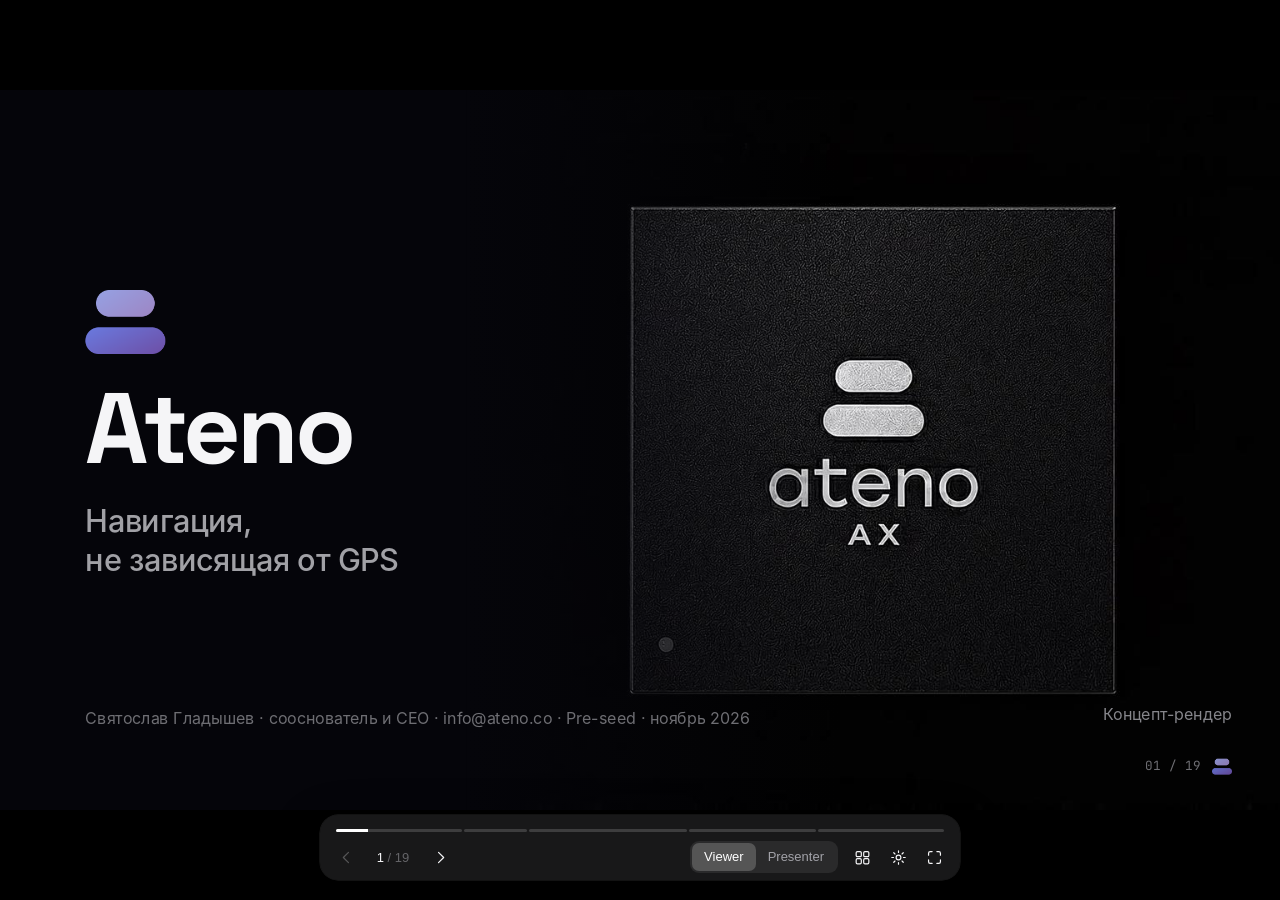
==== commit 4ff69075: "Faster media: CDN caching with byte ranges, lighter video/posters/fonts, lazy slide media, grid thum" ====
--- a/deck_ru/index.html
+++ b/deck_ru/index.html
@@ -861,7 +861,7 @@
   $('gridin').innerHTML = chapters.map(c => {
     let h = `<h2>${c.name}</h2><div class="tiles">`;
     for (let i = c.from; i <= c.to; i++)
-      h += `<a href="#${i + 1}" data-i="${i}"><img loading="lazy" src="${thumb(i)}" alt=""><span><b>${i + 1}</b><em style="font-style:normal">${titleOf(i)}</em></span></a>`;
+      h += `<a href="#${i + 1}" data-i="${i}"><img loading="lazy" data-src="${thumb(i)}" alt=""><span><b>${i + 1}</b><em style="font-style:normal">${titleOf(i)}</em></span></a>`;
     return h + '</div>';
   }).join('');
   const tiles = [...document.querySelectorAll('#grid a')];
@@ -872,9 +872,14 @@
     tiles[sel].scrollIntoView({ block: 'nearest', behavior: 'smooth' });
   };
   const closeOverlays = () => body.classList.remove('show-grid', 'show-help', 'show-notes');
+  // grid thumbnails download only when the grid is first opened (the grid is always in the page, so the
+  // browser would otherwise fetch all of them at once, competing with the slide on screen)
+  const loadGridThumbs = () => document.querySelectorAll('#grid img[data-src]').forEach(im => { im.src = im.dataset.src; im.removeAttribute('data-src'); });
+  window.loadGridThumbs = loadGridThumbs;
   const toggleGrid = () => {
     body.classList.remove('show-help');
     if (body.classList.toggle('show-grid')) {
+      loadGridThumbs();
       setSel(cur);
       tiles[cur].scrollIntoView({ block: 'center' });
     }
